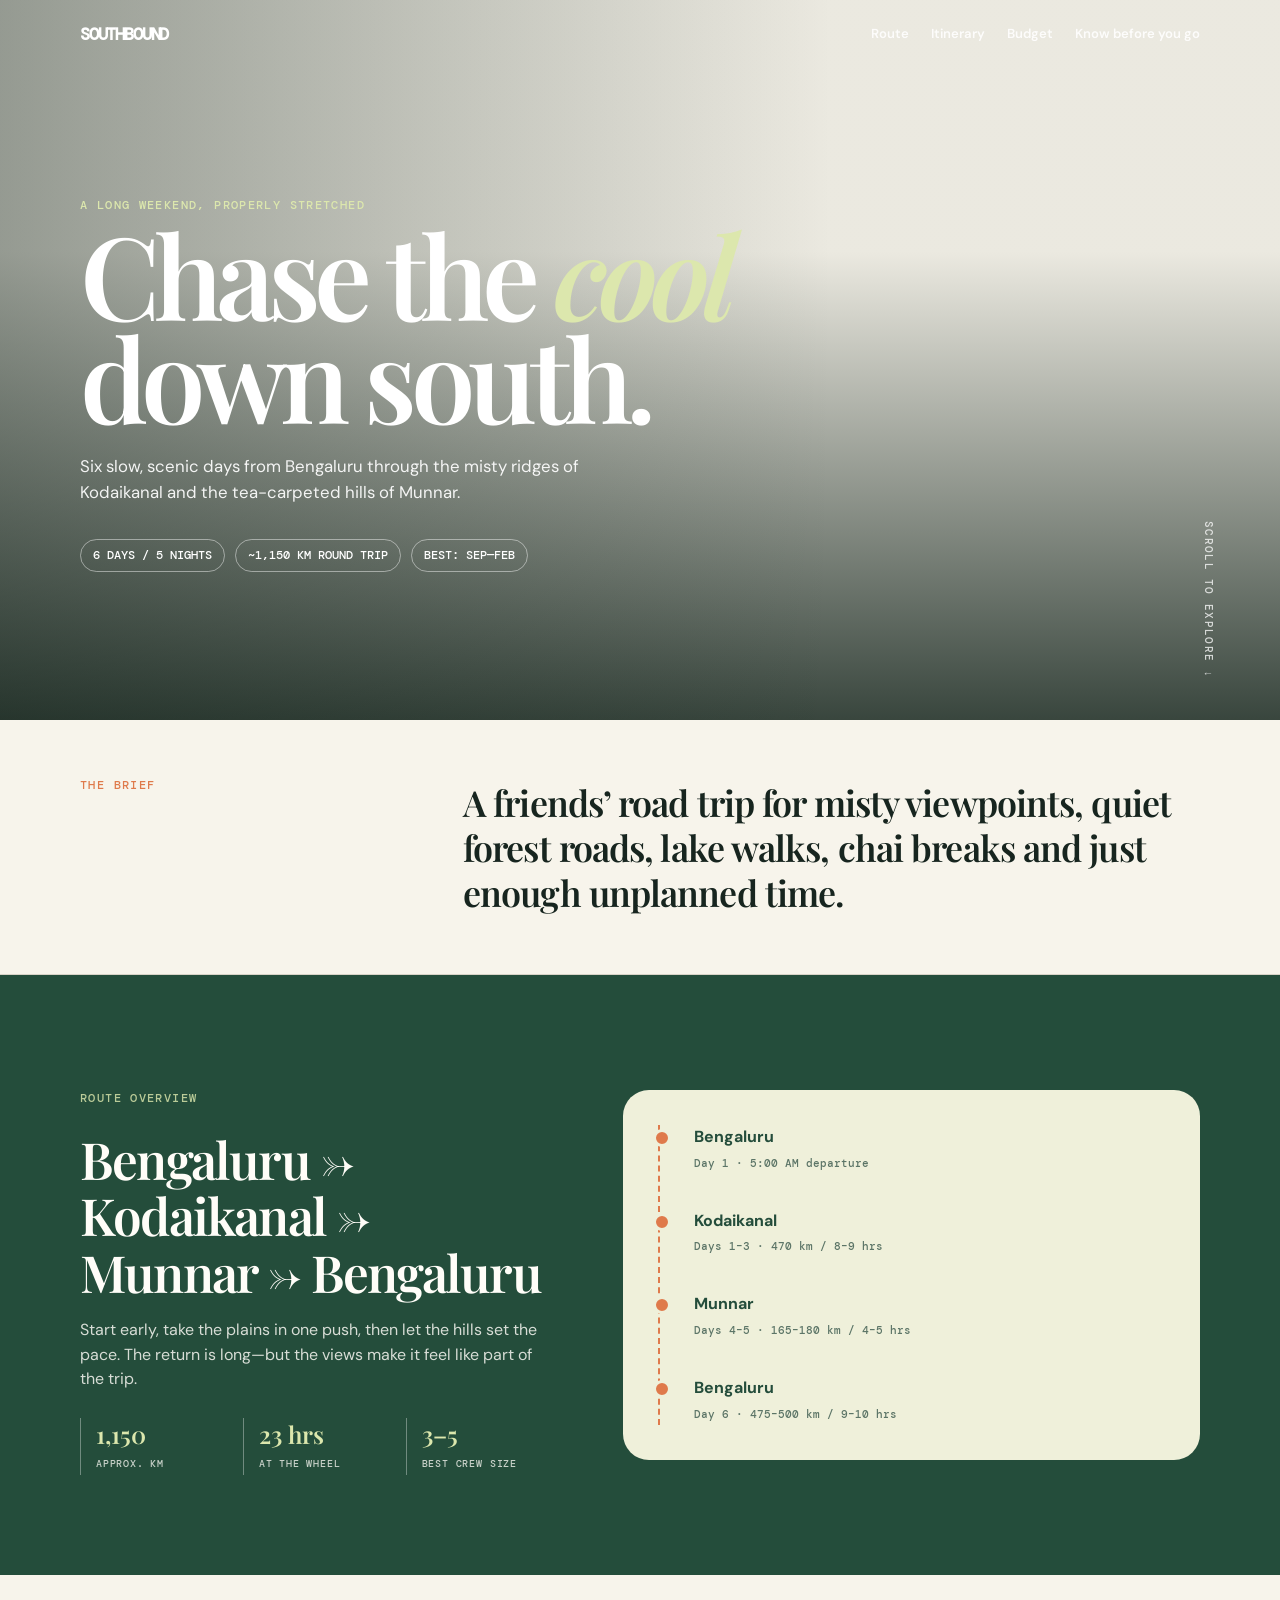
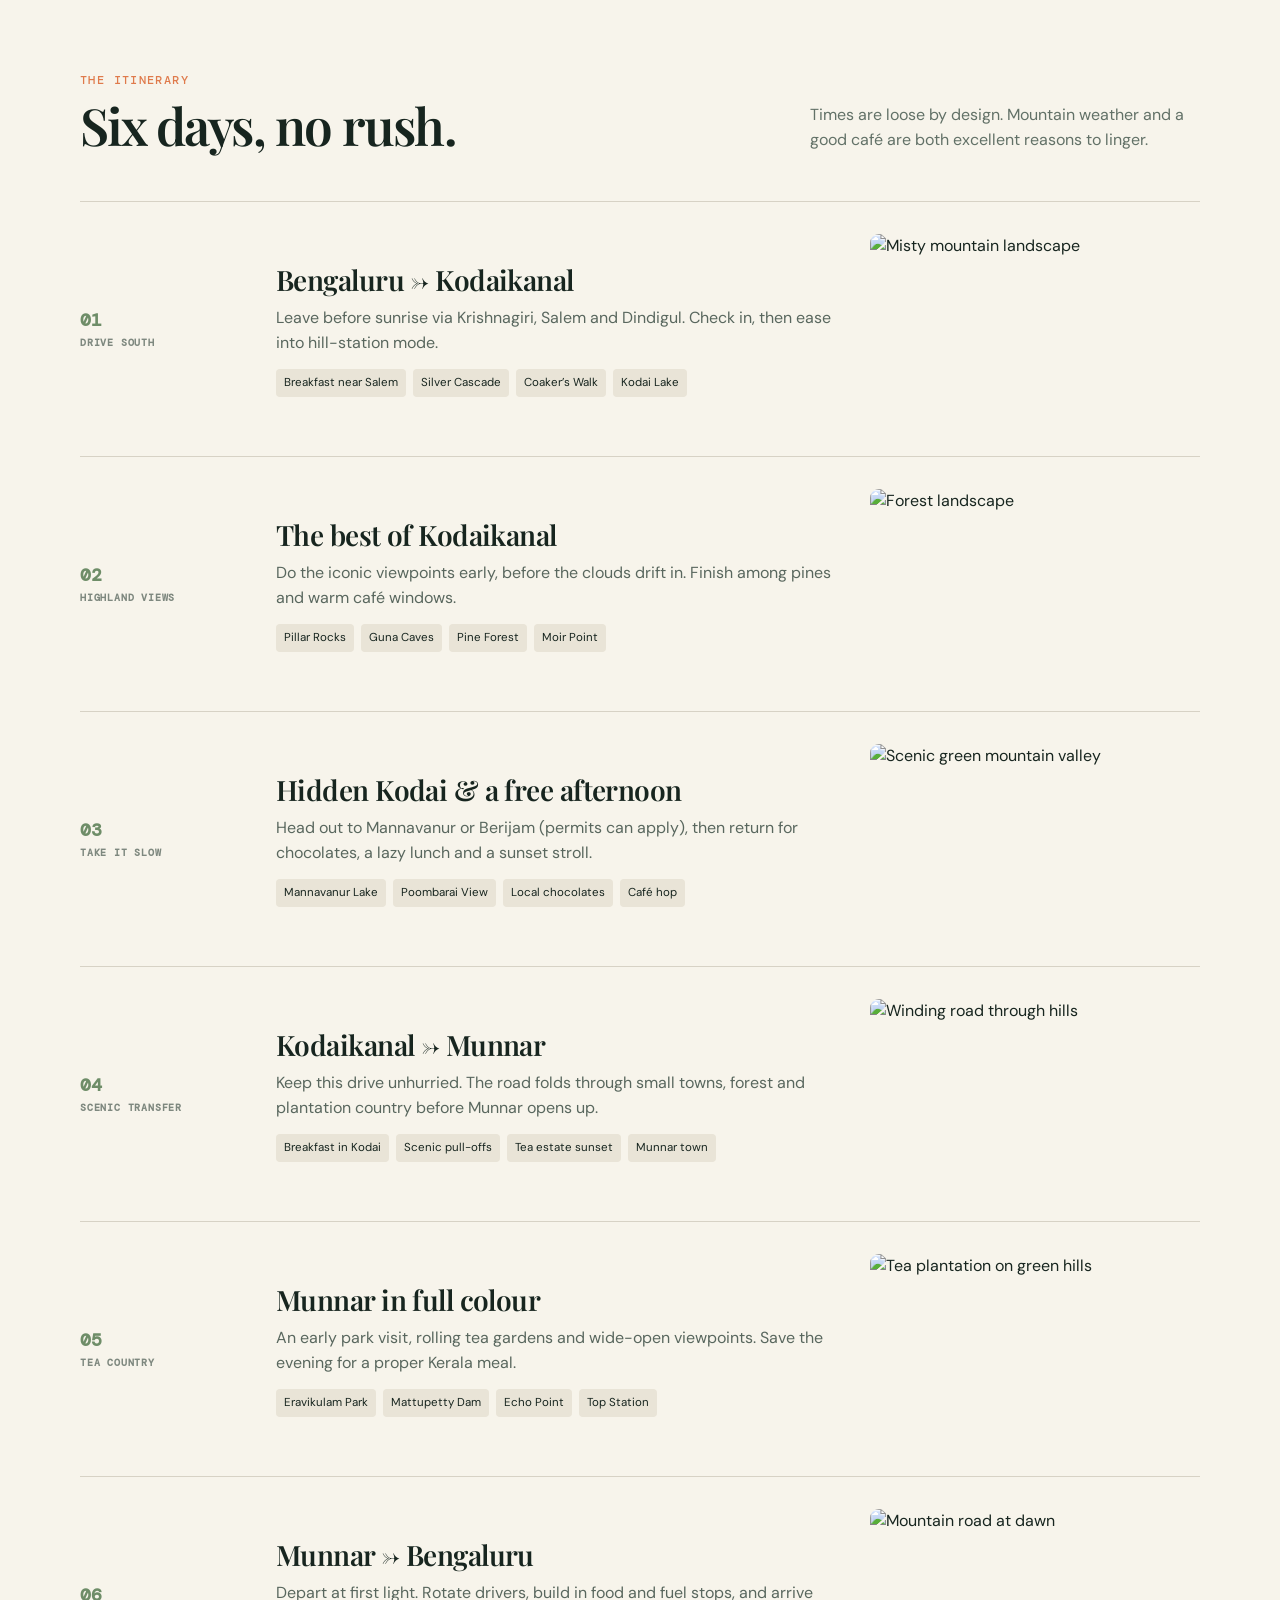
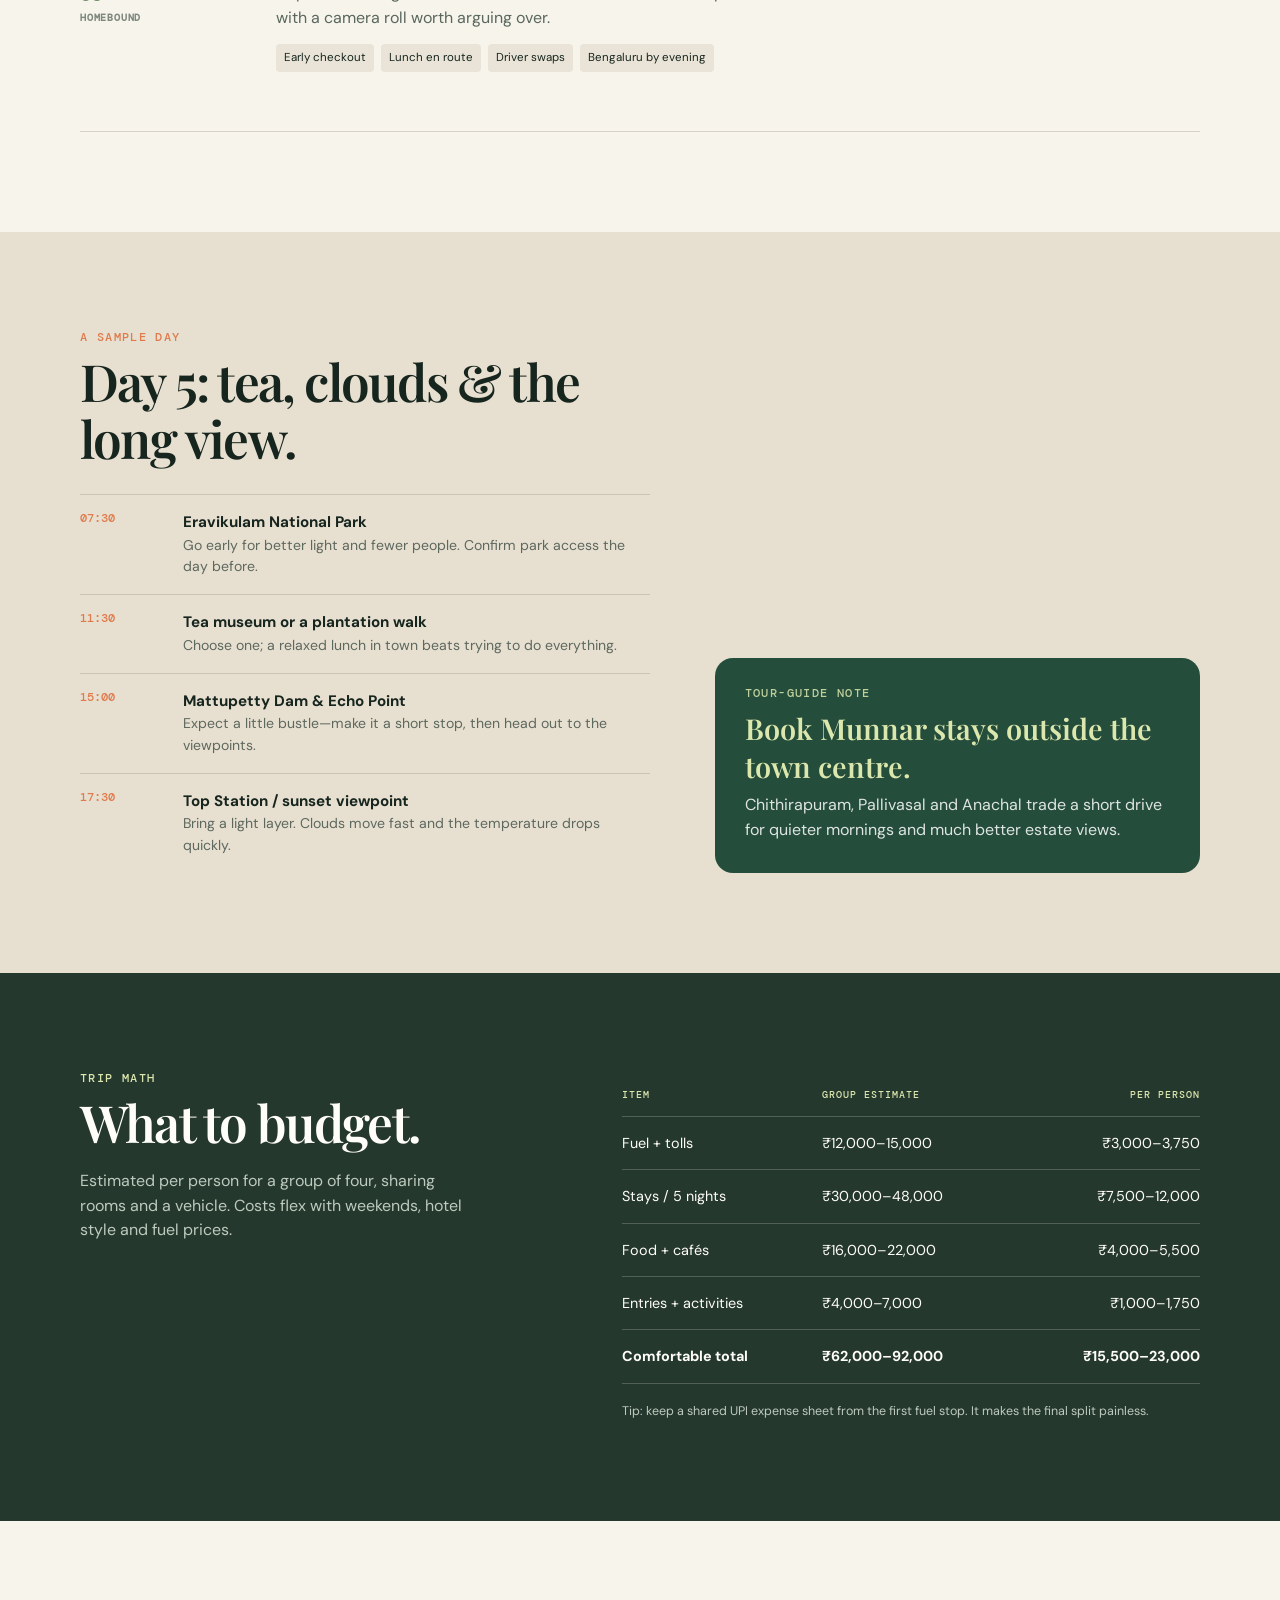
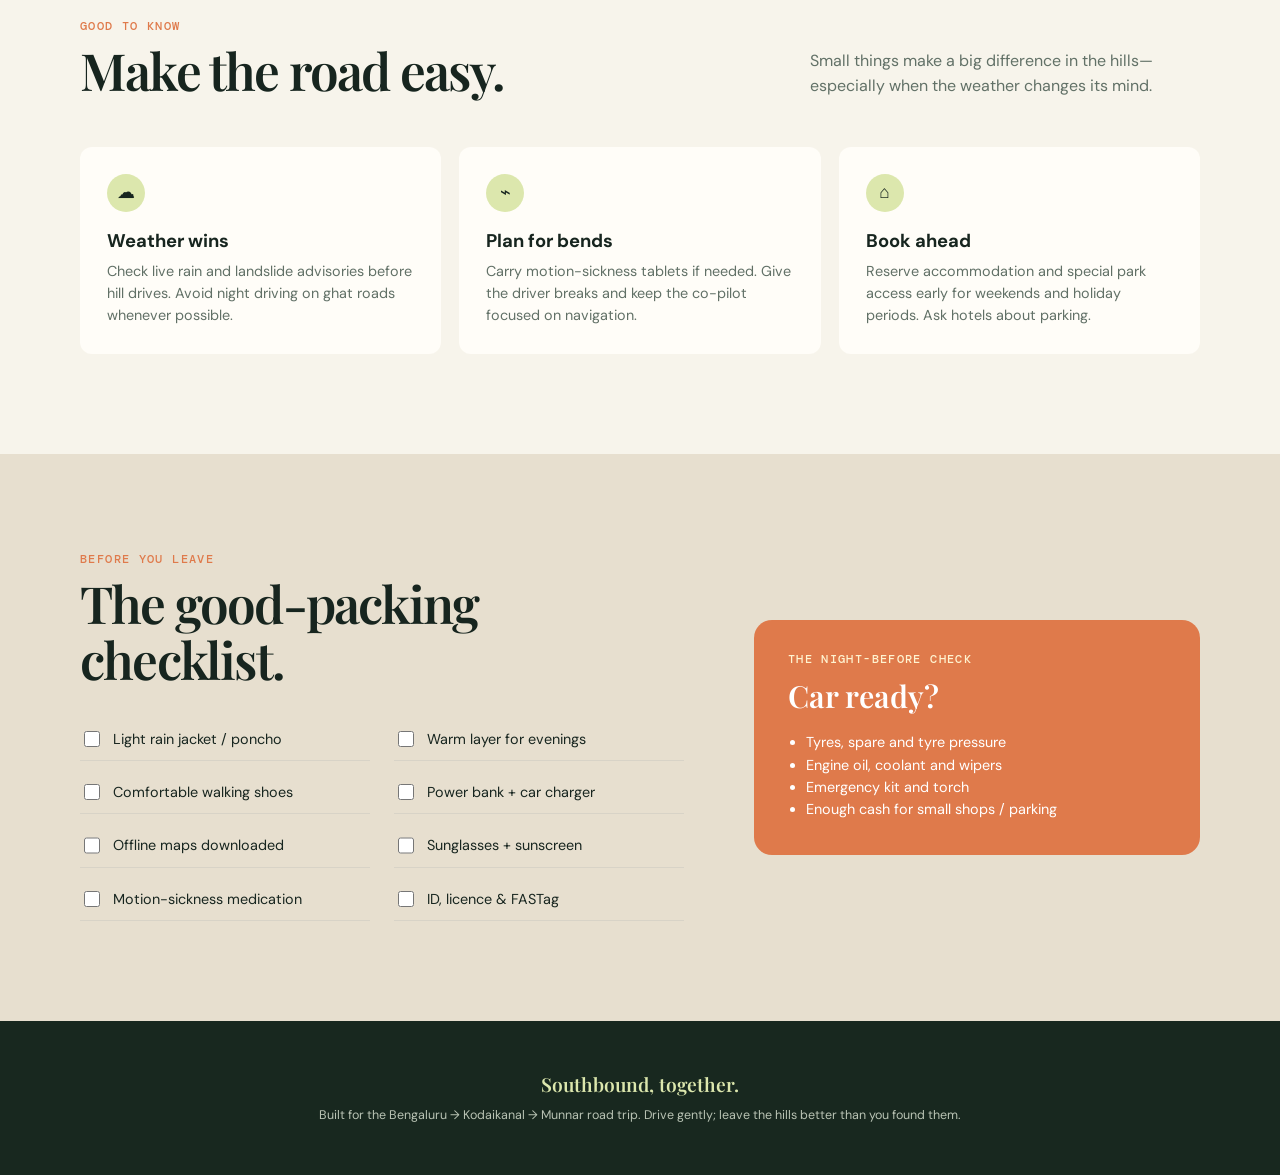
==== kodaikanal-munnar/index.html @ 0fbfd008 "Add files via upload" ====
<!doctype html>
<html lang="en">
<head>
  <meta charset="utf-8">
  <meta name="viewport" content="width=device-width, initial-scale=1">
  <meta name="description" content="A six-day Bengaluru to Kodaikanal and Munnar road-trip itinerary.">
  <title>Southbound / 6-Day Road Trip</title>
  <link rel="preconnect" href="https://fonts.googleapis.com">
  <link rel="preconnect" href="https://fonts.gstatic.com" crossorigin>
  <link href="https://fonts.googleapis.com/css2?family=DM+Mono&family=DM+Sans:wght@400;500;600;700&family=Playfair+Display:ital,wght@0,600;0,700;1,600&display=swap" rel="stylesheet">
  <style>
    :root { --ink:#17251f; --forest:#244d3b; --moss:#6e8d68; --lime:#dce7ad; --cream:#f7f4eb; --sand:#e7dfcf; --orange:#df7a4b; --white:#fffdf8; }
    * { box-sizing:border-box; }
    html { scroll-behavior:smooth; }
    body { margin:0; color:var(--ink); background:var(--cream); font-family:"DM Sans",sans-serif; line-height:1.55; }
    img { display:block; width:100%; object-fit:cover; }
    a { color:inherit; }
    .wrap { width:min(1120px, calc(100% - 40px)); margin:auto; }
    .eyebrow { margin:0 0 10px; font:500 .72rem/1 "DM Mono",monospace; letter-spacing:.12em; text-transform:uppercase; color:var(--orange); }
    h1,h2,h3 { line-height:1.08; }
    h2 { margin:0; font:600 clamp(2.1rem,4vw,3.75rem)/1.1 "Playfair Display",serif; letter-spacing:-.035em; }
    h3 { margin:0 0 8px; font-size:1.15rem; }
    p { margin:0; }
    .nav { position:absolute; z-index:2; top:0; inset-inline:0; padding:24px 0; color:white; }
    .nav-inner { display:flex; justify-content:space-between; align-items:center; }
    .brand { font:600 1.05rem/1 "DM Mono",monospace; letter-spacing:-.07em; text-decoration:none; }
    .nav-links { display:flex; gap:22px; font-size:.82rem; font-weight:600; }
    .nav-links a { text-decoration:none; opacity:.9; }
    .hero { min-height:720px; color:white; position:relative; isolation:isolate; display:flex; align-items:flex-end; padding:126px 0 74px; background:linear-gradient(0deg,rgba(9,26,18,.8),rgba(9,26,18,.05) 65%), url('https://images.unsplash.com/photo-1593693411515-c20261bcad6e?auto=format&fit=crop&w=2000&q=85') center/cover; }
    .hero::after { content:""; position:absolute; z-index:-1; inset:0; background:linear-gradient(90deg,rgba(9,26,18,.38),transparent 65%); }
    .hero h1 { max-width:820px; margin:0 0 24px; font:600 clamp(3.8rem,9vw,8rem)/.9 "Playfair Display",serif; letter-spacing:-.06em; }
    .hero h1 em { color:var(--lime); }
    .hero-copy { max-width:570px; font-size:1.05rem; opacity:.92; }
    .hero-meta { display:flex; flex-wrap:wrap; gap:10px; margin-top:34px; }
    .pill { padding:8px 12px; border:1px solid rgba(255,255,255,.45); border-radius:99px; font:500 .72rem "DM Mono",monospace; }
    .scroll { position:absolute; right:5%; bottom:42px; writing-mode:vertical-rl; font:500 .68rem "DM Mono",monospace; letter-spacing:.12em; text-transform:uppercase; opacity:.75; }
    section { padding:100px 0; }
    .intro { padding:60px 0; border-bottom:1px solid #d8d3c7; }
    .intro-grid { display:grid; grid-template-columns:1fr 2.2fr; gap:48px; align-items:start; }
    .intro-text { font:600 clamp(1.5rem,2.8vw,2.5rem)/1.25 "Playfair Display",serif; letter-spacing:-.025em; }
    .route { background:var(--forest); color:var(--white); }
    .route-grid { display:grid; grid-template-columns:.9fr 1.1fr; gap:70px; align-items:center; }
    .route p { opacity:.82; margin:18px 0 26px; max-width:470px; }
    .route-stats { display:grid; grid-template-columns:repeat(3,1fr); gap:16px; }
    .route-stats div { border-left:1px solid rgba(255,255,255,.35); padding-left:15px; }
    .route-stats strong { display:block; color:var(--lime); font:600 1.5rem "Playfair Display",serif; }
    .route-stats span { font:500 .63rem "DM Mono",monospace; letter-spacing:.08em; text-transform:uppercase; opacity:.75; }
    .route-map { padding:35px; border-radius:26px; background:#eff0da; color:var(--forest); }
    .map-road { position:relative; padding-left:34px; border-left:2px dashed var(--orange); }
    .map-stop { position:relative; padding:0 0 34px; }
    .map-stop:last-child { padding-bottom:0; }
    .map-stop::before { content:""; position:absolute; width:12px; height:12px; border:3px solid #eff0da; border-radius:50%; left:-41px; top:4px; background:var(--orange); }
    .map-stop b { display:block; font-size:1rem; }
    .map-stop span { font:500 .68rem "DM Mono",monospace; color:#5c7567; }
    .section-head { display:flex; justify-content:space-between; gap:30px; align-items:end; margin-bottom:48px; }
    .section-head > p:last-child { max-width:390px; color:#627167; }
    .days { overflow:hidden; }
    .day { display:grid; grid-template-columns:160px 1fr 330px; gap:36px; padding:32px 0; border-top:1px solid #d7d2c5; align-items:center; }
    .day:last-child { border-bottom:1px solid #d7d2c5; }
    .day-number { color:var(--moss); font:600 1.15rem "DM Mono",monospace; }
    .day-number span { display:block; margin-top:4px; font-size:.63rem; letter-spacing:.08em; text-transform:uppercase; color:#7e887f; }
    .day-content h3 { font:600 1.75rem "Playfair Display",serif; letter-spacing:-.02em; }
    .day-content p { color:#59675e; }
    .stops { display:flex; flex-wrap:wrap; gap:7px; margin-top:13px; }
    .stop { background:#e9e4d7; padding:5px 8px; font-size:.72rem; border-radius:4px; }
    .day-image { height:190px; border-radius:9px; }
    .day:nth-child(2) .day-image { object-position:center 65%; }
    .day:nth-child(4) .day-image { object-position:center 38%; }
    .highlight { background:var(--sand); }
    .two-col { display:grid; grid-template-columns:1.08fr .92fr; gap:65px; }
    .timeline { margin-top:28px; }
    .timeline-item { display:grid; grid-template-columns:83px 1fr; gap:20px; padding:16px 0; border-top:1px solid #ccc4b4; }
    .timeline-item time { font:500 .72rem "DM Mono",monospace; color:var(--orange); }
    .timeline-item b { display:block; font-size:.95rem; }
    .timeline-item p { font-size:.88rem; color:#5d685f; }
    .callout { padding:30px; border-radius:18px; background:var(--forest); color:white; align-self:end; }
    .callout h3 { color:var(--lime); font:600 1.8rem "Playfair Display",serif; }
    .callout p { opacity:.85; }
    .budget { background:#25382e; color:var(--white); }
    .budget-grid { display:grid; grid-template-columns:1fr 1.2fr; gap:60px; align-items:start; }
    .budget .section-head { display:block; }
    .budget .section-head p:last-child { margin-top:18px; color:#bdcabd; }
    table { width:100%; border-collapse:collapse; font-size:.9rem; }
    th,td { padding:15px 0; border-bottom:1px solid rgba(255,255,255,.2); text-align:left; }
    th { font:500 .65rem "DM Mono",monospace; letter-spacing:.1em; color:var(--lime); text-transform:uppercase; }
    td:last-child, th:last-child { text-align:right; }
    .budget-note { margin-top:18px; color:#bdcabd; font-size:.78rem; }
    .tips-grid { display:grid; grid-template-columns:repeat(3,1fr); gap:18px; }
    .tip { background:var(--white); padding:27px; border-radius:12px; }
    .tip-icon { display:grid; place-items:center; width:38px; height:38px; border-radius:50%; background:var(--lime); margin-bottom:20px; font-size:1.1rem; }
    .tip p { color:#617066; font-size:.9rem; }
    .checklist-wrap { display:grid; grid-template-columns:1.15fr .85fr; gap:70px; }
    .checklist { display:grid; grid-template-columns:repeat(2,1fr); gap:10px 24px; margin-top:30px; }
    .check { display:flex; gap:10px; padding:10px 0; border-bottom:1px solid #d8d3c7; font-size:.9rem; cursor:pointer; }
    .check input { accent-color:var(--forest); width:16px; }
    .need { background:var(--orange); color:white; padding:34px; border-radius:18px; align-self:center; }
    .need h3 { font:600 1.9rem "Playfair Display",serif; }
    .need ul { padding-left:18px; margin:15px 0 0; font-size:.9rem; }
    footer { padding:50px 0; background:#18281f; color:#b9c3b4; text-align:center; font-size:.78rem; }
    footer strong { display:block; margin-bottom:9px; color:var(--lime); font:600 1.2rem "Playfair Display",serif; }
    @media (max-width:760px) { .nav-links { display:none; } .hero { min-height:650px; } section { padding:70px 0; } .intro-grid,.route-grid,.two-col,.budget-grid,.checklist-wrap { grid-template-columns:1fr; gap:32px; } .section-head { display:block; margin-bottom:30px; } .section-head > p:last-child { margin-top:14px; } .day { grid-template-columns:1fr; gap:15px; padding:26px 0; } .day-image { height:220px; order:3; } .route-stats { gap:8px; } .route-stats strong { font-size:1.22rem; } .tips-grid { grid-template-columns:1fr; } .checklist { grid-template-columns:1fr; } .scroll { display:none; } }
  </style>
</head>
<body>
  <nav class="nav"><div class="wrap nav-inner"><a class="brand" href="#top">SOUTHBOUND</a><div class="nav-links"><a href="#route">Route</a><a href="#itinerary">Itinerary</a><a href="#budget">Budget</a><a href="#tips">Know before you go</a></div></div></nav>
  <header class="hero" id="top"><div class="wrap"><p class="eyebrow" style="color:#dce7ad">A long weekend, properly stretched</p><h1>Chase the <em>cool</em><br>down south.</h1><p class="hero-copy">Six slow, scenic days from Bengaluru through the misty ridges of Kodaikanal and the tea-carpeted hills of Munnar.</p><div class="hero-meta"><span class="pill">6 DAYS / 5 NIGHTS</span><span class="pill">~1,150 KM ROUND TRIP</span><span class="pill">BEST: SEP—FEB</span></div></div><span class="scroll">scroll to explore ↓</span></header>
  <main>
    <section class="intro"><div class="wrap intro-grid"><p class="eyebrow">The brief</p><p class="intro-text">A friends’ road trip for misty viewpoints, quiet forest roads, lake walks, chai breaks and just enough unplanned time.</p></div></section>
    <section class="route" id="route"><div class="wrap route-grid"><div><p class="eyebrow" style="color:#dce7ad">Route overview</p><h2>Bengaluru →<br>Kodaikanal →<br>Munnar → Bengaluru</h2><p>Start early, take the plains in one push, then let the hills set the pace. The return is long—but the views make it feel like part of the trip.</p><div class="route-stats"><div><strong>1,150</strong><span>Approx. km</span></div><div><strong>23 hrs</strong><span>At the wheel</span></div><div><strong>3–5</strong><span>Best crew size</span></div></div></div><div class="route-map"><div class="map-road"><div class="map-stop"><b>Bengaluru</b><span>Day 1 · 5:00 AM departure</span></div><div class="map-stop"><b>Kodaikanal</b><span>Days 1–3 · 470 km / 8–9 hrs</span></div><div class="map-stop"><b>Munnar</b><span>Days 4–5 · 165–180 km / 4–5 hrs</span></div><div class="map-stop"><b>Bengaluru</b><span>Day 6 · 475–500 km / 9–10 hrs</span></div></div></div></div></section>
    <section id="itinerary"><div class="wrap"><div class="section-head"><div><p class="eyebrow">The itinerary</p><h2>Six days, no rush.</h2></div><p>Times are loose by design. Mountain weather and a good café are both excellent reasons to linger.</p></div><div class="days">
      <article class="day"><div class="day-number">01<span>Drive south</span></div><div class="day-content"><h3>Bengaluru → Kodaikanal</h3><p>Leave before sunrise via Krishnagiri, Salem and Dindigul. Check in, then ease into hill-station mode.</p><div class="stops"><span class="stop">Breakfast near Salem</span><span class="stop">Silver Cascade</span><span class="stop">Coaker’s Walk</span><span class="stop">Kodai Lake</span></div></div><img class="day-image" loading="lazy" src="https://images.unsplash.com/photo-1593693411515-c20261bcad6e?auto=format&fit=crop&w=800&q=80" alt="Misty mountain landscape"></article>
      <article class="day"><div class="day-number">02<span>Highland views</span></div><div class="day-content"><h3>The best of Kodaikanal</h3><p>Do the iconic viewpoints early, before the clouds drift in. Finish among pines and warm café windows.</p><div class="stops"><span class="stop">Pillar Rocks</span><span class="stop">Guna Caves</span><span class="stop">Pine Forest</span><span class="stop">Moir Point</span></div></div><img class="day-image" loading="lazy" src="https://images.unsplash.com/photo-1511497584788-876760111969?auto=format&fit=crop&w=800&q=80" alt="Forest landscape"></article>
      <article class="day"><div class="day-number">03<span>Take it slow</span></div><div class="day-content"><h3>Hidden Kodai &amp; a free afternoon</h3><p>Head out to Mannavanur or Berijam (permits can apply), then return for chocolates, a lazy lunch and a sunset stroll.</p><div class="stops"><span class="stop">Mannavanur Lake</span><span class="stop">Poombarai View</span><span class="stop">Local chocolates</span><span class="stop">Café hop</span></div></div><img class="day-image" loading="lazy" src="https://images.unsplash.com/photo-1500534623283-312aade485b7?auto=format&fit=crop&w=800&q=80" alt="Scenic green mountain valley"></article>
      <article class="day"><div class="day-number">04<span>Scenic transfer</span></div><div class="day-content"><h3>Kodaikanal → Munnar</h3><p>Keep this drive unhurried. The road folds through small towns, forest and plantation country before Munnar opens up.</p><div class="stops"><span class="stop">Breakfast in Kodai</span><span class="stop">Scenic pull-offs</span><span class="stop">Tea estate sunset</span><span class="stop">Munnar town</span></div></div><img class="day-image" loading="lazy" src="https://images.unsplash.com/photo-1593693411515-c20261bcad6e?auto=format&fit=crop&w=800&q=80" alt="Winding road through hills"></article>
      <article class="day"><div class="day-number">05<span>Tea country</span></div><div class="day-content"><h3>Munnar in full colour</h3><p>An early park visit, rolling tea gardens and wide-open viewpoints. Save the evening for a proper Kerala meal.</p><div class="stops"><span class="stop">Eravikulam Park</span><span class="stop">Mattupetty Dam</span><span class="stop">Echo Point</span><span class="stop">Top Station</span></div></div><img class="day-image" loading="lazy" src="https://images.unsplash.com/photo-1696027356970-b1527cc0d33c?auto=format&fit=crop&w=800&q=80" alt="Tea plantation on green hills"></article>
      <article class="day"><div class="day-number">06<span>Homebound</span></div><div class="day-content"><h3>Munnar → Bengaluru</h3><p>Depart at first light. Rotate drivers, build in food and fuel stops, and arrive with a camera roll worth arguing over.</p><div class="stops"><span class="stop">Early checkout</span><span class="stop">Lunch en route</span><span class="stop">Driver swaps</span><span class="stop">Bengaluru by evening</span></div></div><img class="day-image" loading="lazy" src="https://images.unsplash.com/photo-1464822759023-fed622ff2c3b?auto=format&fit=crop&w=800&q=80" alt="Mountain road at dawn"></article>
    </div></div></section>
    <section class="highlight"><div class="wrap two-col"><div><p class="eyebrow">A sample day</p><h2>Day 5: tea, clouds &amp; the long view.</h2><div class="timeline"><div class="timeline-item"><time>07:30</time><div><b>Eravikulam National Park</b><p>Go early for better light and fewer people. Confirm park access the day before.</p></div></div><div class="timeline-item"><time>11:30</time><div><b>Tea museum or a plantation walk</b><p>Choose one; a relaxed lunch in town beats trying to do everything.</p></div></div><div class="timeline-item"><time>15:00</time><div><b>Mattupetty Dam &amp; Echo Point</b><p>Expect a little bustle—make it a short stop, then head out to the viewpoints.</p></div></div><div class="timeline-item"><time>17:30</time><div><b>Top Station / sunset viewpoint</b><p>Bring a light layer. Clouds move fast and the temperature drops quickly.</p></div></div></div></div><aside class="callout"><p class="eyebrow" style="color:#dce7ad">Tour-guide note</p><h3>Book Munnar stays outside the town centre.</h3><p>Chithirapuram, Pallivasal and Anachal trade a short drive for quieter mornings and much better estate views.</p></aside></div></section>
    <section class="budget" id="budget"><div class="wrap budget-grid"><div class="section-head"><p class="eyebrow" style="color:#dce7ad">Trip math</p><h2>What to budget.</h2><p>Estimated per person for a group of four, sharing rooms and a vehicle. Costs flex with weekends, hotel style and fuel prices.</p></div><div><table><thead><tr><th>Item</th><th>Group estimate</th><th>Per person</th></tr></thead><tbody><tr><td>Fuel + tolls</td><td>₹12,000–15,000</td><td>₹3,000–3,750</td></tr><tr><td>Stays / 5 nights</td><td>₹30,000–48,000</td><td>₹7,500–12,000</td></tr><tr><td>Food + cafés</td><td>₹16,000–22,000</td><td>₹4,000–5,500</td></tr><tr><td>Entries + activities</td><td>₹4,000–7,000</td><td>₹1,000–1,750</td></tr><tr><td><strong>Comfortable total</strong></td><td><strong>₹62,000–92,000</strong></td><td><strong>₹15,500–23,000</strong></td></tr></tbody></table><p class="budget-note">Tip: keep a shared UPI expense sheet from the first fuel stop. It makes the final split painless.</p></div></div></section>
    <section id="tips"><div class="wrap"><div class="section-head"><div><p class="eyebrow">Good to know</p><h2>Make the road easy.</h2></div><p>Small things make a big difference in the hills—especially when the weather changes its mind.</p></div><div class="tips-grid"><article class="tip"><div class="tip-icon">☁</div><h3>Weather wins</h3><p>Check live rain and landslide advisories before hill drives. Avoid night driving on ghat roads whenever possible.</p></article><article class="tip"><div class="tip-icon">⌁</div><h3>Plan for bends</h3><p>Carry motion-sickness tablets if needed. Give the driver breaks and keep the co-pilot focused on navigation.</p></article><article class="tip"><div class="tip-icon">⌂</div><h3>Book ahead</h3><p>Reserve accommodation and special park access early for weekends and holiday periods. Ask hotels about parking.</p></article></div></div></section>
    <section class="highlight"><div class="wrap checklist-wrap"><div><p class="eyebrow">Before you leave</p><h2>The good-packing checklist.</h2><div class="checklist"><label class="check"><input type="checkbox">Light rain jacket / poncho</label><label class="check"><input type="checkbox">Warm layer for evenings</label><label class="check"><input type="checkbox">Comfortable walking shoes</label><label class="check"><input type="checkbox">Power bank + car charger</label><label class="check"><input type="checkbox">Offline maps downloaded</label><label class="check"><input type="checkbox">Sunglasses + sunscreen</label><label class="check"><input type="checkbox">Motion-sickness medication</label><label class="check"><input type="checkbox">ID, licence &amp; FASTag</label></div></div><aside class="need"><p class="eyebrow" style="color:#fff3d0">The night-before check</p><h3>Car ready?</h3><ul><li>Tyres, spare and tyre pressure</li><li>Engine oil, coolant and wipers</li><li>Emergency kit and torch</li><li>Enough cash for small shops / parking</li></ul></aside></div></section>
  </main>
  <footer><div class="wrap"><strong>Southbound, together.</strong>Built for the Bengaluru → Kodaikanal → Munnar road trip. Drive gently; leave the hills better than you found them.</div></footer>
  <script>
    document.querySelectorAll('.check input').forEach(box => box.addEventListener('change', () => {
      box.parentElement.style.opacity = box.checked ? '.48' : '1';
      box.parentElement.style.textDecoration = box.checked ? 'line-through' : 'none';
    }));
  </script>
</body>
</html>
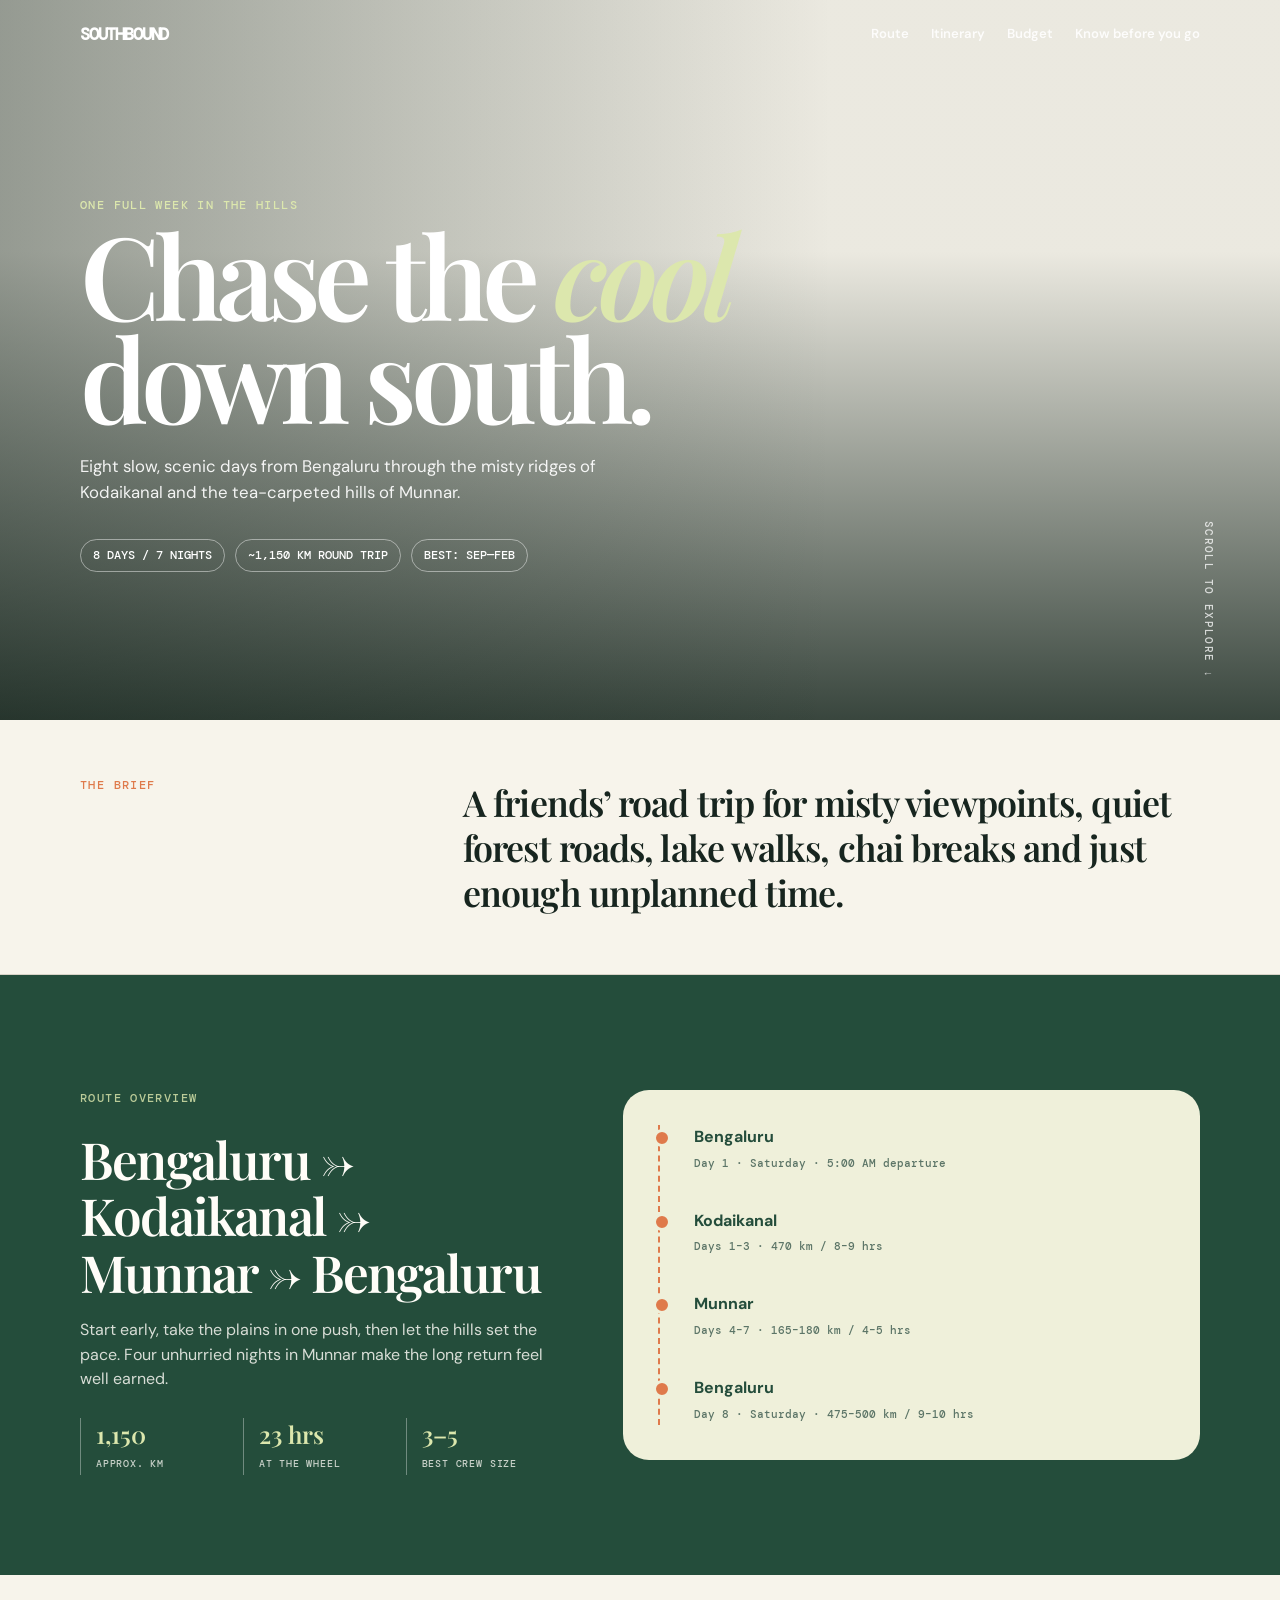
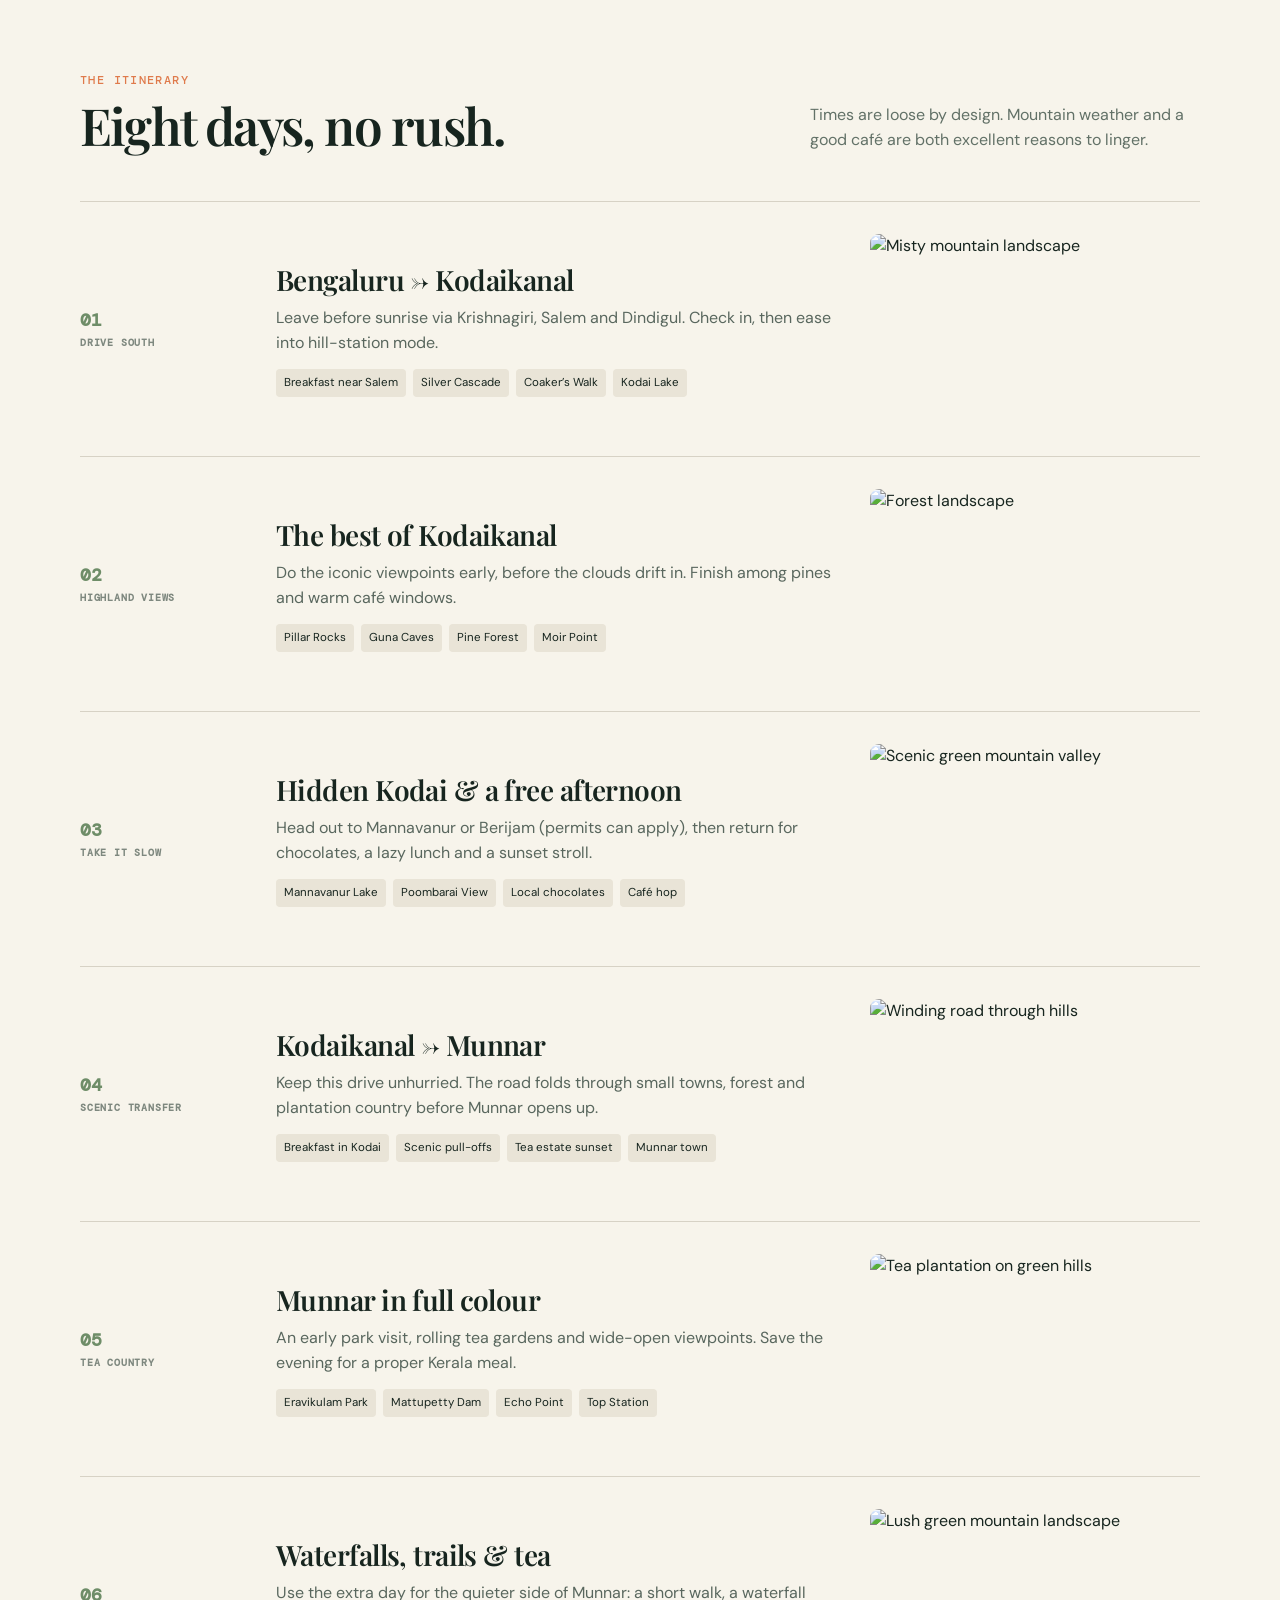
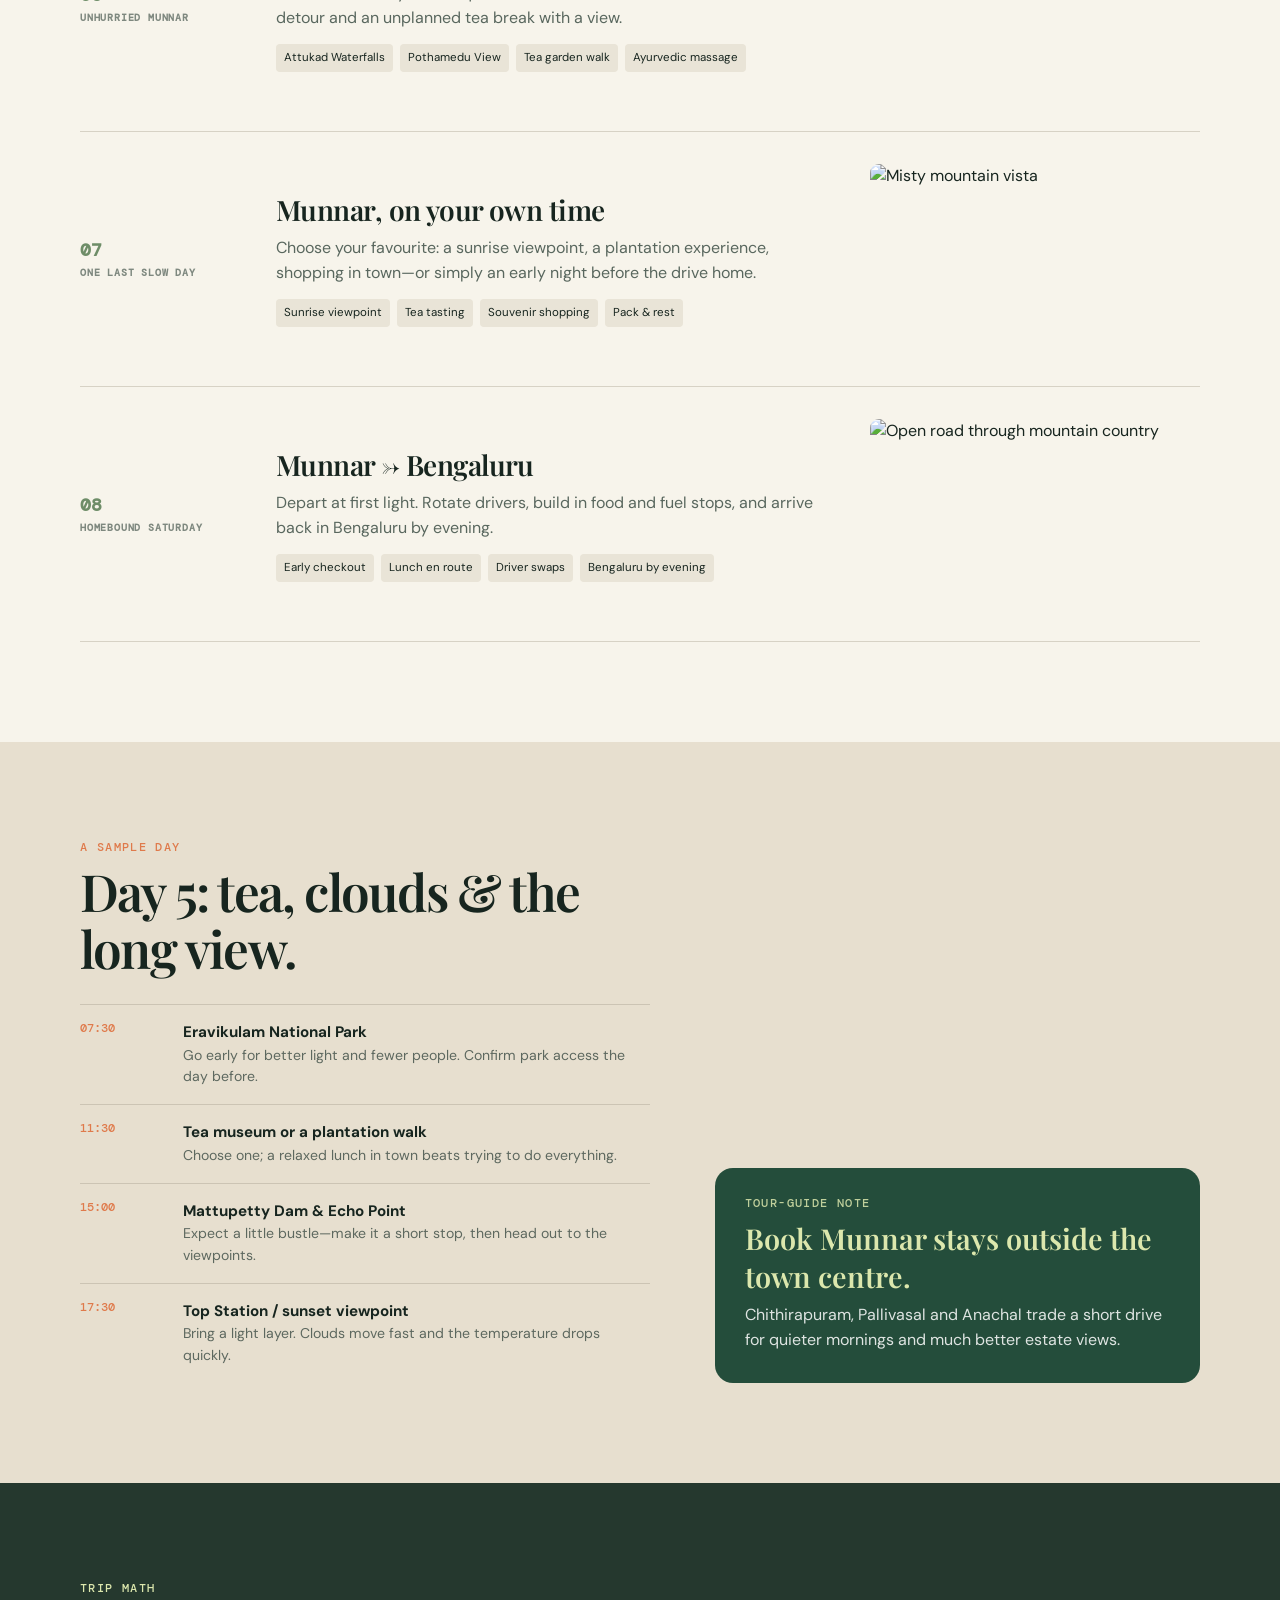
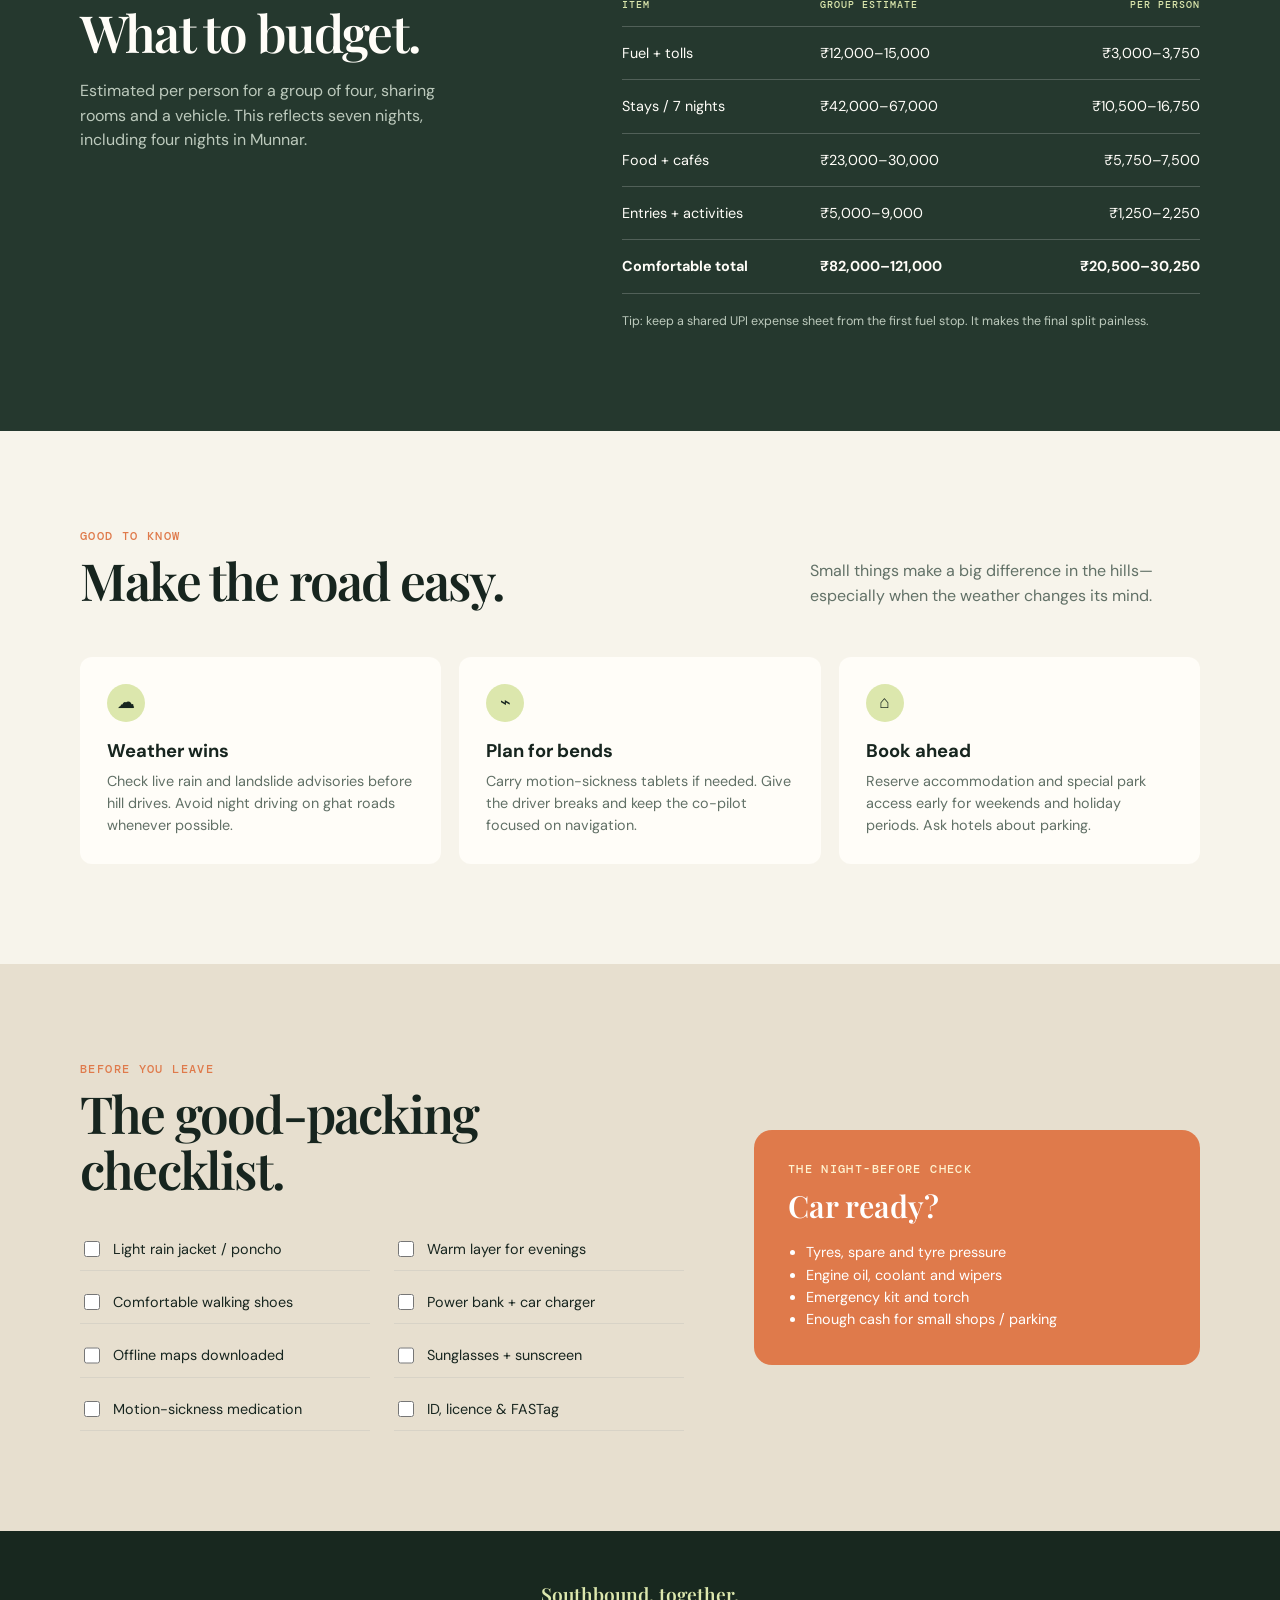
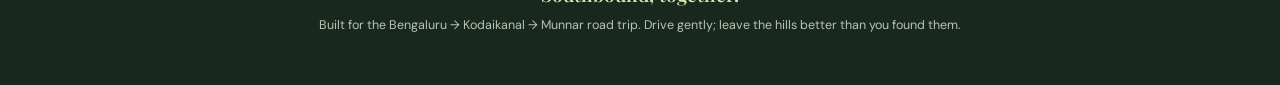
==== commit 45e4b123: "Update to 8 days" ====
--- a/kodaikanal-munnar/index.html
+++ b/kodaikanal-munnar/index.html
@@ -3,11 +3,16 @@
 <head>
   <meta charset="utf-8">
   <meta name="viewport" content="width=device-width, initial-scale=1">
-  <meta name="description" content="A six-day Bengaluru to Kodaikanal and Munnar road-trip itinerary.">
+  <meta name="description" content="A eight-day Bengaluru to Kodaikanal and Munnar road-trip itinerary.">
   <title>Southbound / 6-Day Road Trip</title>
   <link rel="preconnect" href="https://fonts.googleapis.com">
   <link rel="preconnect" href="https://fonts.gstatic.com" crossorigin>
   <link href="https://fonts.googleapis.com/css2?family=DM+Mono&family=DM+Sans:wght@400;500;600;700&family=Playfair+Display:ital,wght@0,600;0,700;1,600&display=swap" rel="stylesheet">
+  <link rel="icon" type="image/x-icon" href="/travel-guide/assets/images/favicon/favicon.ico">
+  <link rel="icon" type="image/png" sizes="16x16" href="/travel-guide/assets/images/favicon/favicon-16x16.png">
+  <link rel="icon" type="image/png" sizes="32x32" href="/travel-guide/assets/images/favicon/favicon-32x32.png">
+  <link rel="apple-touch-icon" href="/travel-guide/assets/images/favicon/apple-touch-icon.png">
+  <link rel="manifest" href="/travel-guide/assets/images/favicon/site.webmanifest">
   <style>
     :root { --ink:#17251f; --forest:#244d3b; --moss:#6e8d68; --lime:#dce7ad; --cream:#f7f4eb; --sand:#e7dfcf; --orange:#df7a4b; --white:#fffdf8; }
     * { box-sizing:border-box; }
@@ -103,20 +108,22 @@
 </head>
 <body>
   <nav class="nav"><div class="wrap nav-inner"><a class="brand" href="#top">SOUTHBOUND</a><div class="nav-links"><a href="#route">Route</a><a href="#itinerary">Itinerary</a><a href="#budget">Budget</a><a href="#tips">Know before you go</a></div></div></nav>
-  <header class="hero" id="top"><div class="wrap"><p class="eyebrow" style="color:#dce7ad">A long weekend, properly stretched</p><h1>Chase the <em>cool</em><br>down south.</h1><p class="hero-copy">Six slow, scenic days from Bengaluru through the misty ridges of Kodaikanal and the tea-carpeted hills of Munnar.</p><div class="hero-meta"><span class="pill">6 DAYS / 5 NIGHTS</span><span class="pill">~1,150 KM ROUND TRIP</span><span class="pill">BEST: SEP—FEB</span></div></div><span class="scroll">scroll to explore ↓</span></header>
+  <header class="hero" id="top"><div class="wrap"><p class="eyebrow" style="color:#dce7ad">One full week in the hills</p><h1>Chase the <em>cool</em><br>down south.</h1><p class="hero-copy">Eight slow, scenic days from Bengaluru through the misty ridges of Kodaikanal and the tea-carpeted hills of Munnar.</p><div class="hero-meta"><span class="pill">8 DAYS / 7 NIGHTS</span><span class="pill">~1,150 KM ROUND TRIP</span><span class="pill">BEST: SEP—FEB</span></div></div><span class="scroll">scroll to explore ↓</span></header>
   <main>
     <section class="intro"><div class="wrap intro-grid"><p class="eyebrow">The brief</p><p class="intro-text">A friends’ road trip for misty viewpoints, quiet forest roads, lake walks, chai breaks and just enough unplanned time.</p></div></section>
-    <section class="route" id="route"><div class="wrap route-grid"><div><p class="eyebrow" style="color:#dce7ad">Route overview</p><h2>Bengaluru →<br>Kodaikanal →<br>Munnar → Bengaluru</h2><p>Start early, take the plains in one push, then let the hills set the pace. The return is long—but the views make it feel like part of the trip.</p><div class="route-stats"><div><strong>1,150</strong><span>Approx. km</span></div><div><strong>23 hrs</strong><span>At the wheel</span></div><div><strong>3–5</strong><span>Best crew size</span></div></div></div><div class="route-map"><div class="map-road"><div class="map-stop"><b>Bengaluru</b><span>Day 1 · 5:00 AM departure</span></div><div class="map-stop"><b>Kodaikanal</b><span>Days 1–3 · 470 km / 8–9 hrs</span></div><div class="map-stop"><b>Munnar</b><span>Days 4–5 · 165–180 km / 4–5 hrs</span></div><div class="map-stop"><b>Bengaluru</b><span>Day 6 · 475–500 km / 9–10 hrs</span></div></div></div></div></section>
-    <section id="itinerary"><div class="wrap"><div class="section-head"><div><p class="eyebrow">The itinerary</p><h2>Six days, no rush.</h2></div><p>Times are loose by design. Mountain weather and a good café are both excellent reasons to linger.</p></div><div class="days">
+    <section class="route" id="route"><div class="wrap route-grid"><div><p class="eyebrow" style="color:#dce7ad">Route overview</p><h2>Bengaluru →<br>Kodaikanal →<br>Munnar → Bengaluru</h2><p>Start early, take the plains in one push, then let the hills set the pace. Four unhurried nights in Munnar make the long return feel well earned.</p><div class="route-stats"><div><strong>1,150</strong><span>Approx. km</span></div><div><strong>23 hrs</strong><span>At the wheel</span></div><div><strong>3–5</strong><span>Best crew size</span></div></div></div><div class="route-map"><div class="map-road"><div class="map-stop"><b>Bengaluru</b><span>Day 1 · Saturday · 5:00 AM departure</span></div><div class="map-stop"><b>Kodaikanal</b><span>Days 1–3 · 470 km / 8–9 hrs</span></div><div class="map-stop"><b>Munnar</b><span>Days 4–7 · 165–180 km / 4–5 hrs</span></div><div class="map-stop"><b>Bengaluru</b><span>Day 8 · Saturday · 475–500 km / 9–10 hrs</span></div></div></div></div></section>
+    <section id="itinerary"><div class="wrap"><div class="section-head"><div><p class="eyebrow">The itinerary</p><h2>Eight days, no rush.</h2></div><p>Times are loose by design. Mountain weather and a good café are both excellent reasons to linger.</p></div><div class="days">
       <article class="day"><div class="day-number">01<span>Drive south</span></div><div class="day-content"><h3>Bengaluru → Kodaikanal</h3><p>Leave before sunrise via Krishnagiri, Salem and Dindigul. Check in, then ease into hill-station mode.</p><div class="stops"><span class="stop">Breakfast near Salem</span><span class="stop">Silver Cascade</span><span class="stop">Coaker’s Walk</span><span class="stop">Kodai Lake</span></div></div><img class="day-image" loading="lazy" src="https://images.unsplash.com/photo-1593693411515-c20261bcad6e?auto=format&fit=crop&w=800&q=80" alt="Misty mountain landscape"></article>
       <article class="day"><div class="day-number">02<span>Highland views</span></div><div class="day-content"><h3>The best of Kodaikanal</h3><p>Do the iconic viewpoints early, before the clouds drift in. Finish among pines and warm café windows.</p><div class="stops"><span class="stop">Pillar Rocks</span><span class="stop">Guna Caves</span><span class="stop">Pine Forest</span><span class="stop">Moir Point</span></div></div><img class="day-image" loading="lazy" src="https://images.unsplash.com/photo-1511497584788-876760111969?auto=format&fit=crop&w=800&q=80" alt="Forest landscape"></article>
       <article class="day"><div class="day-number">03<span>Take it slow</span></div><div class="day-content"><h3>Hidden Kodai &amp; a free afternoon</h3><p>Head out to Mannavanur or Berijam (permits can apply), then return for chocolates, a lazy lunch and a sunset stroll.</p><div class="stops"><span class="stop">Mannavanur Lake</span><span class="stop">Poombarai View</span><span class="stop">Local chocolates</span><span class="stop">Café hop</span></div></div><img class="day-image" loading="lazy" src="https://images.unsplash.com/photo-1500534623283-312aade485b7?auto=format&fit=crop&w=800&q=80" alt="Scenic green mountain valley"></article>
       <article class="day"><div class="day-number">04<span>Scenic transfer</span></div><div class="day-content"><h3>Kodaikanal → Munnar</h3><p>Keep this drive unhurried. The road folds through small towns, forest and plantation country before Munnar opens up.</p><div class="stops"><span class="stop">Breakfast in Kodai</span><span class="stop">Scenic pull-offs</span><span class="stop">Tea estate sunset</span><span class="stop">Munnar town</span></div></div><img class="day-image" loading="lazy" src="https://images.unsplash.com/photo-1593693411515-c20261bcad6e?auto=format&fit=crop&w=800&q=80" alt="Winding road through hills"></article>
       <article class="day"><div class="day-number">05<span>Tea country</span></div><div class="day-content"><h3>Munnar in full colour</h3><p>An early park visit, rolling tea gardens and wide-open viewpoints. Save the evening for a proper Kerala meal.</p><div class="stops"><span class="stop">Eravikulam Park</span><span class="stop">Mattupetty Dam</span><span class="stop">Echo Point</span><span class="stop">Top Station</span></div></div><img class="day-image" loading="lazy" src="https://images.unsplash.com/photo-1696027356970-b1527cc0d33c?auto=format&fit=crop&w=800&q=80" alt="Tea plantation on green hills"></article>
-      <article class="day"><div class="day-number">06<span>Homebound</span></div><div class="day-content"><h3>Munnar → Bengaluru</h3><p>Depart at first light. Rotate drivers, build in food and fuel stops, and arrive with a camera roll worth arguing over.</p><div class="stops"><span class="stop">Early checkout</span><span class="stop">Lunch en route</span><span class="stop">Driver swaps</span><span class="stop">Bengaluru by evening</span></div></div><img class="day-image" loading="lazy" src="https://images.unsplash.com/photo-1464822759023-fed622ff2c3b?auto=format&fit=crop&w=800&q=80" alt="Mountain road at dawn"></article>
+      <article class="day"><div class="day-number">06<span>Unhurried Munnar</span></div><div class="day-content"><h3>Waterfalls, trails &amp; tea</h3><p>Use the extra day for the quieter side of Munnar: a short walk, a waterfall detour and an unplanned tea break with a view.</p><div class="stops"><span class="stop">Attukad Waterfalls</span><span class="stop">Pothamedu View</span><span class="stop">Tea garden walk</span><span class="stop">Ayurvedic massage</span></div></div><img class="day-image" loading="lazy" src="https://images.unsplash.com/photo-1516026672322-bc52d61a55d5?auto=format&fit=crop&w=800&q=80" alt="Lush green mountain landscape"></article>
+      <article class="day"><div class="day-number">07<span>One last slow day</span></div><div class="day-content"><h3>Munnar, on your own time</h3><p>Choose your favourite: a sunrise viewpoint, a plantation experience, shopping in town—or simply an early night before the drive home.</p><div class="stops"><span class="stop">Sunrise viewpoint</span><span class="stop">Tea tasting</span><span class="stop">Souvenir shopping</span><span class="stop">Pack &amp; rest</span></div></div><img class="day-image" loading="lazy" src="https://images.unsplash.com/photo-1464822759023-fed622ff2c3b?auto=format&fit=crop&w=800&q=80" alt="Misty mountain vista"></article>
+      <article class="day"><div class="day-number">08<span>Homebound Saturday</span></div><div class="day-content"><h3>Munnar → Bengaluru</h3><p>Depart at first light. Rotate drivers, build in food and fuel stops, and arrive back in Bengaluru by evening.</p><div class="stops"><span class="stop">Early checkout</span><span class="stop">Lunch en route</span><span class="stop">Driver swaps</span><span class="stop">Bengaluru by evening</span></div></div><img class="day-image" loading="lazy" src="https://images.unsplash.com/photo-1500534314209-a25ddb2bd429?auto=format&fit=crop&w=800&q=80" alt="Open road through mountain country"></article>
     </div></div></section>
     <section class="highlight"><div class="wrap two-col"><div><p class="eyebrow">A sample day</p><h2>Day 5: tea, clouds &amp; the long view.</h2><div class="timeline"><div class="timeline-item"><time>07:30</time><div><b>Eravikulam National Park</b><p>Go early for better light and fewer people. Confirm park access the day before.</p></div></div><div class="timeline-item"><time>11:30</time><div><b>Tea museum or a plantation walk</b><p>Choose one; a relaxed lunch in town beats trying to do everything.</p></div></div><div class="timeline-item"><time>15:00</time><div><b>Mattupetty Dam &amp; Echo Point</b><p>Expect a little bustle—make it a short stop, then head out to the viewpoints.</p></div></div><div class="timeline-item"><time>17:30</time><div><b>Top Station / sunset viewpoint</b><p>Bring a light layer. Clouds move fast and the temperature drops quickly.</p></div></div></div></div><aside class="callout"><p class="eyebrow" style="color:#dce7ad">Tour-guide note</p><h3>Book Munnar stays outside the town centre.</h3><p>Chithirapuram, Pallivasal and Anachal trade a short drive for quieter mornings and much better estate views.</p></aside></div></section>
-    <section class="budget" id="budget"><div class="wrap budget-grid"><div class="section-head"><p class="eyebrow" style="color:#dce7ad">Trip math</p><h2>What to budget.</h2><p>Estimated per person for a group of four, sharing rooms and a vehicle. Costs flex with weekends, hotel style and fuel prices.</p></div><div><table><thead><tr><th>Item</th><th>Group estimate</th><th>Per person</th></tr></thead><tbody><tr><td>Fuel + tolls</td><td>₹12,000–15,000</td><td>₹3,000–3,750</td></tr><tr><td>Stays / 5 nights</td><td>₹30,000–48,000</td><td>₹7,500–12,000</td></tr><tr><td>Food + cafés</td><td>₹16,000–22,000</td><td>₹4,000–5,500</td></tr><tr><td>Entries + activities</td><td>₹4,000–7,000</td><td>₹1,000–1,750</td></tr><tr><td><strong>Comfortable total</strong></td><td><strong>₹62,000–92,000</strong></td><td><strong>₹15,500–23,000</strong></td></tr></tbody></table><p class="budget-note">Tip: keep a shared UPI expense sheet from the first fuel stop. It makes the final split painless.</p></div></div></section>
+    <section class="budget" id="budget"><div class="wrap budget-grid"><div class="section-head"><p class="eyebrow" style="color:#dce7ad">Trip math</p><h2>What to budget.</h2><p>Estimated per person for a group of four, sharing rooms and a vehicle. This reflects seven nights, including four nights in Munnar.</p></div><div><table><thead><tr><th>Item</th><th>Group estimate</th><th>Per person</th></tr></thead><tbody><tr><td>Fuel + tolls</td><td>₹12,000–15,000</td><td>₹3,000–3,750</td></tr><tr><td>Stays / 7 nights</td><td>₹42,000–67,000</td><td>₹10,500–16,750</td></tr><tr><td>Food + cafés</td><td>₹23,000–30,000</td><td>₹5,750–7,500</td></tr><tr><td>Entries + activities</td><td>₹5,000–9,000</td><td>₹1,250–2,250</td></tr><tr><td><strong>Comfortable total</strong></td><td><strong>₹82,000–121,000</strong></td><td><strong>₹20,500–30,250</strong></td></tr></tbody></table><p class="budget-note">Tip: keep a shared UPI expense sheet from the first fuel stop. It makes the final split painless.</p></div></div></section>
     <section id="tips"><div class="wrap"><div class="section-head"><div><p class="eyebrow">Good to know</p><h2>Make the road easy.</h2></div><p>Small things make a big difference in the hills—especially when the weather changes its mind.</p></div><div class="tips-grid"><article class="tip"><div class="tip-icon">☁</div><h3>Weather wins</h3><p>Check live rain and landslide advisories before hill drives. Avoid night driving on ghat roads whenever possible.</p></article><article class="tip"><div class="tip-icon">⌁</div><h3>Plan for bends</h3><p>Carry motion-sickness tablets if needed. Give the driver breaks and keep the co-pilot focused on navigation.</p></article><article class="tip"><div class="tip-icon">⌂</div><h3>Book ahead</h3><p>Reserve accommodation and special park access early for weekends and holiday periods. Ask hotels about parking.</p></article></div></div></section>
     <section class="highlight"><div class="wrap checklist-wrap"><div><p class="eyebrow">Before you leave</p><h2>The good-packing checklist.</h2><div class="checklist"><label class="check"><input type="checkbox">Light rain jacket / poncho</label><label class="check"><input type="checkbox">Warm layer for evenings</label><label class="check"><input type="checkbox">Comfortable walking shoes</label><label class="check"><input type="checkbox">Power bank + car charger</label><label class="check"><input type="checkbox">Offline maps downloaded</label><label class="check"><input type="checkbox">Sunglasses + sunscreen</label><label class="check"><input type="checkbox">Motion-sickness medication</label><label class="check"><input type="checkbox">ID, licence &amp; FASTag</label></div></div><aside class="need"><p class="eyebrow" style="color:#fff3d0">The night-before check</p><h3>Car ready?</h3><ul><li>Tyres, spare and tyre pressure</li><li>Engine oil, coolant and wipers</li><li>Emergency kit and torch</li><li>Enough cash for small shops / parking</li></ul></aside></div></section>
   </main>
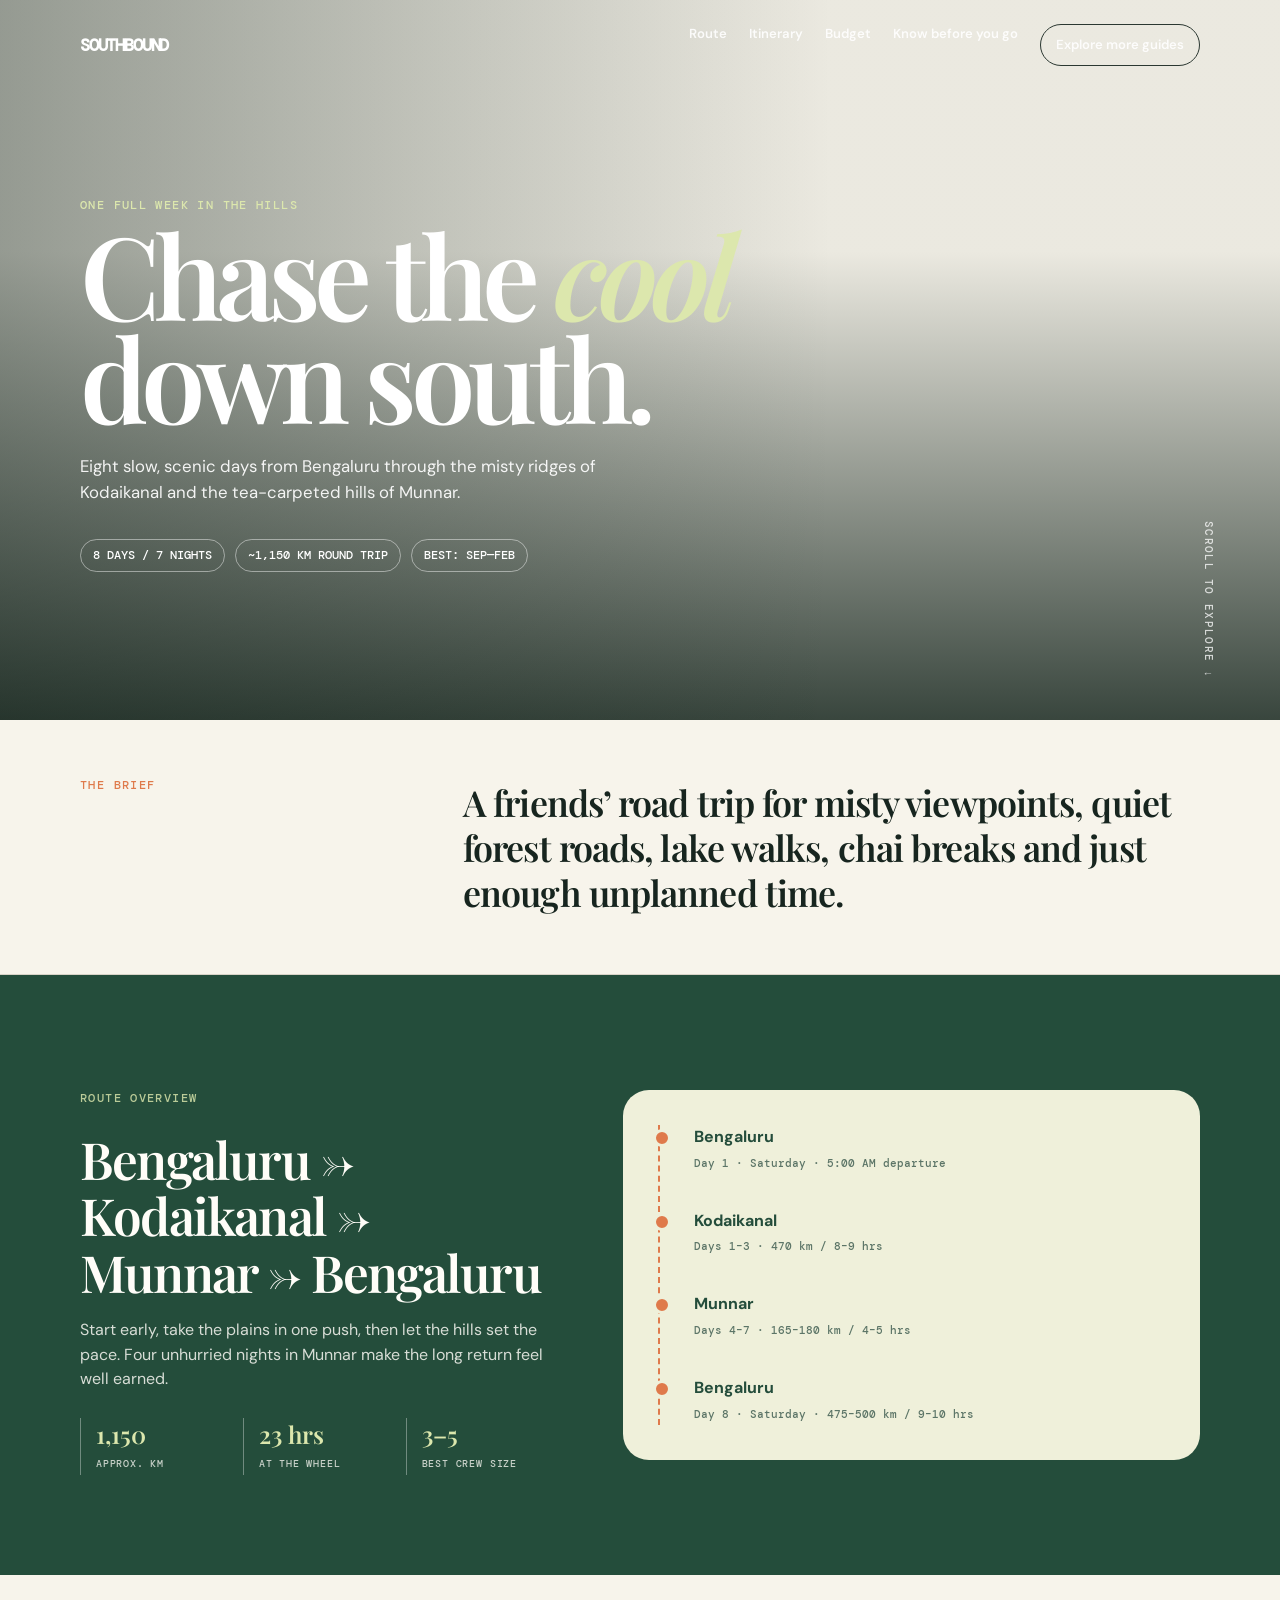
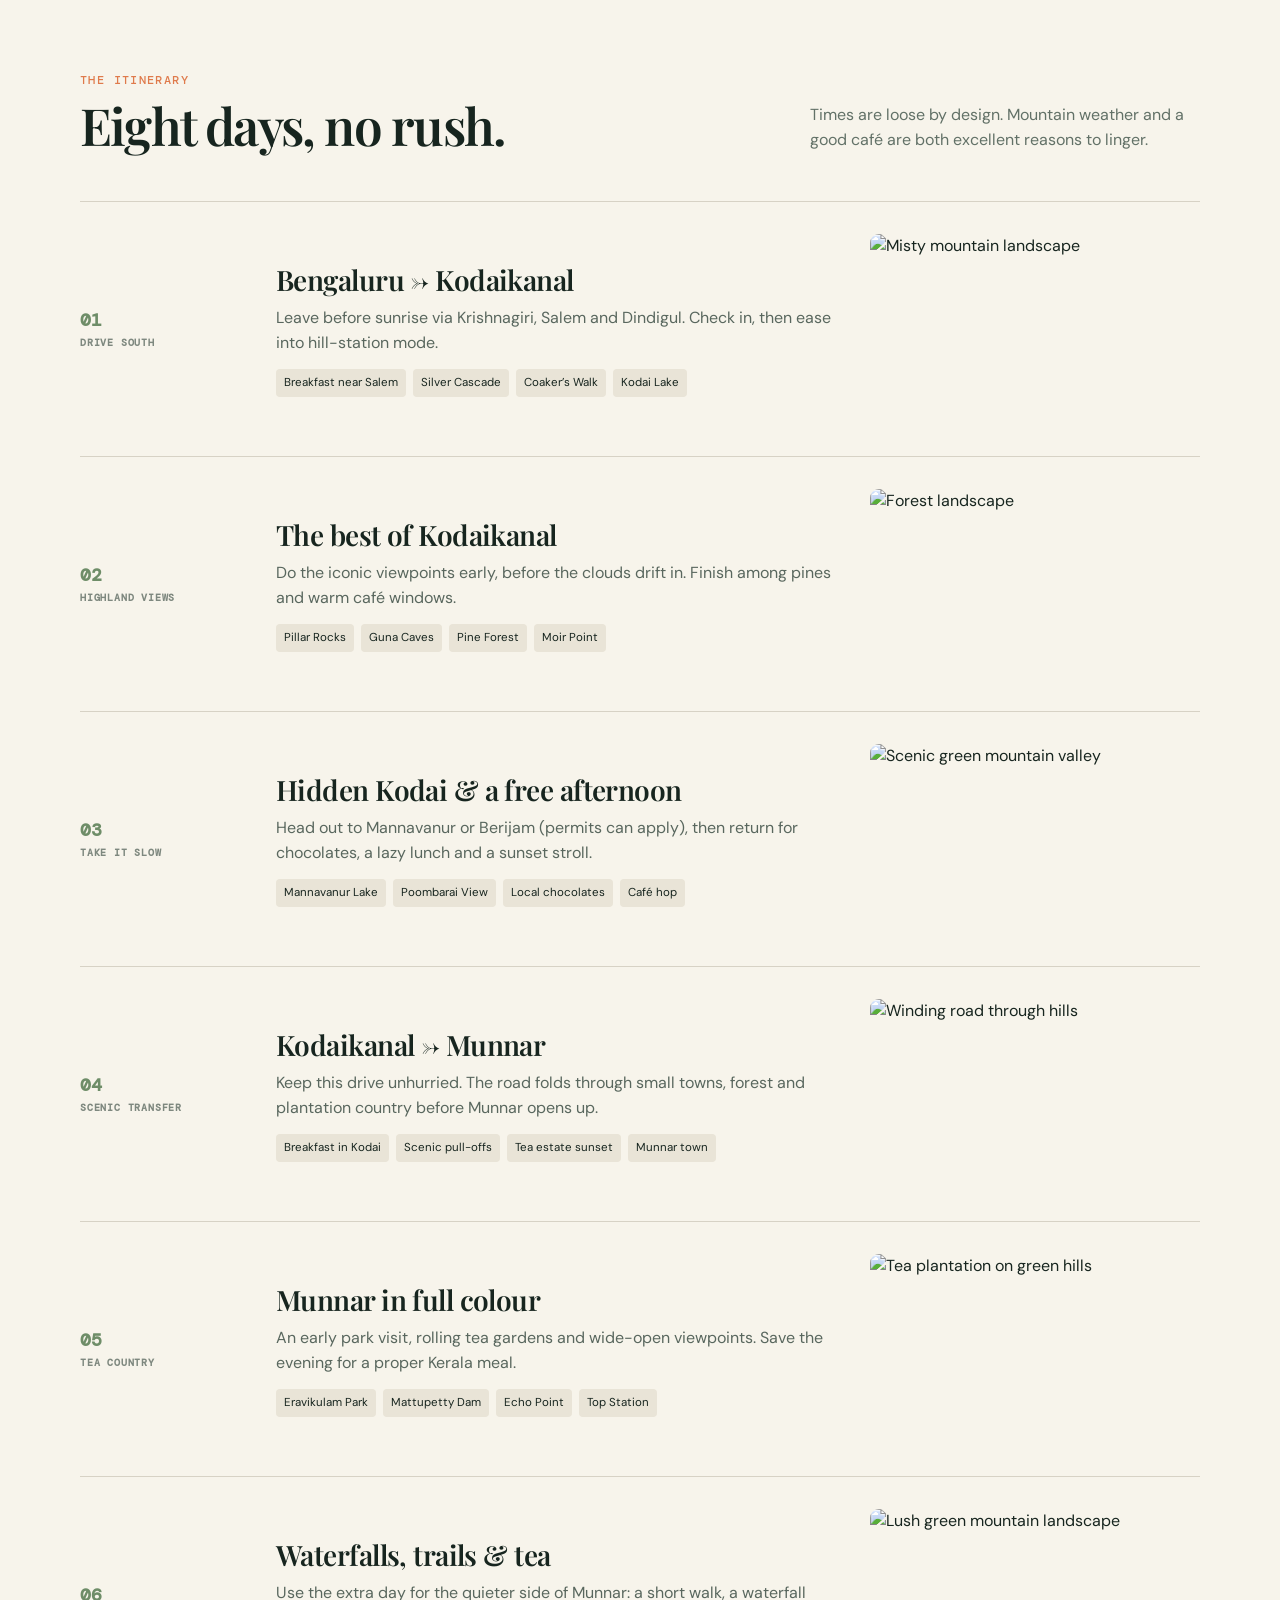
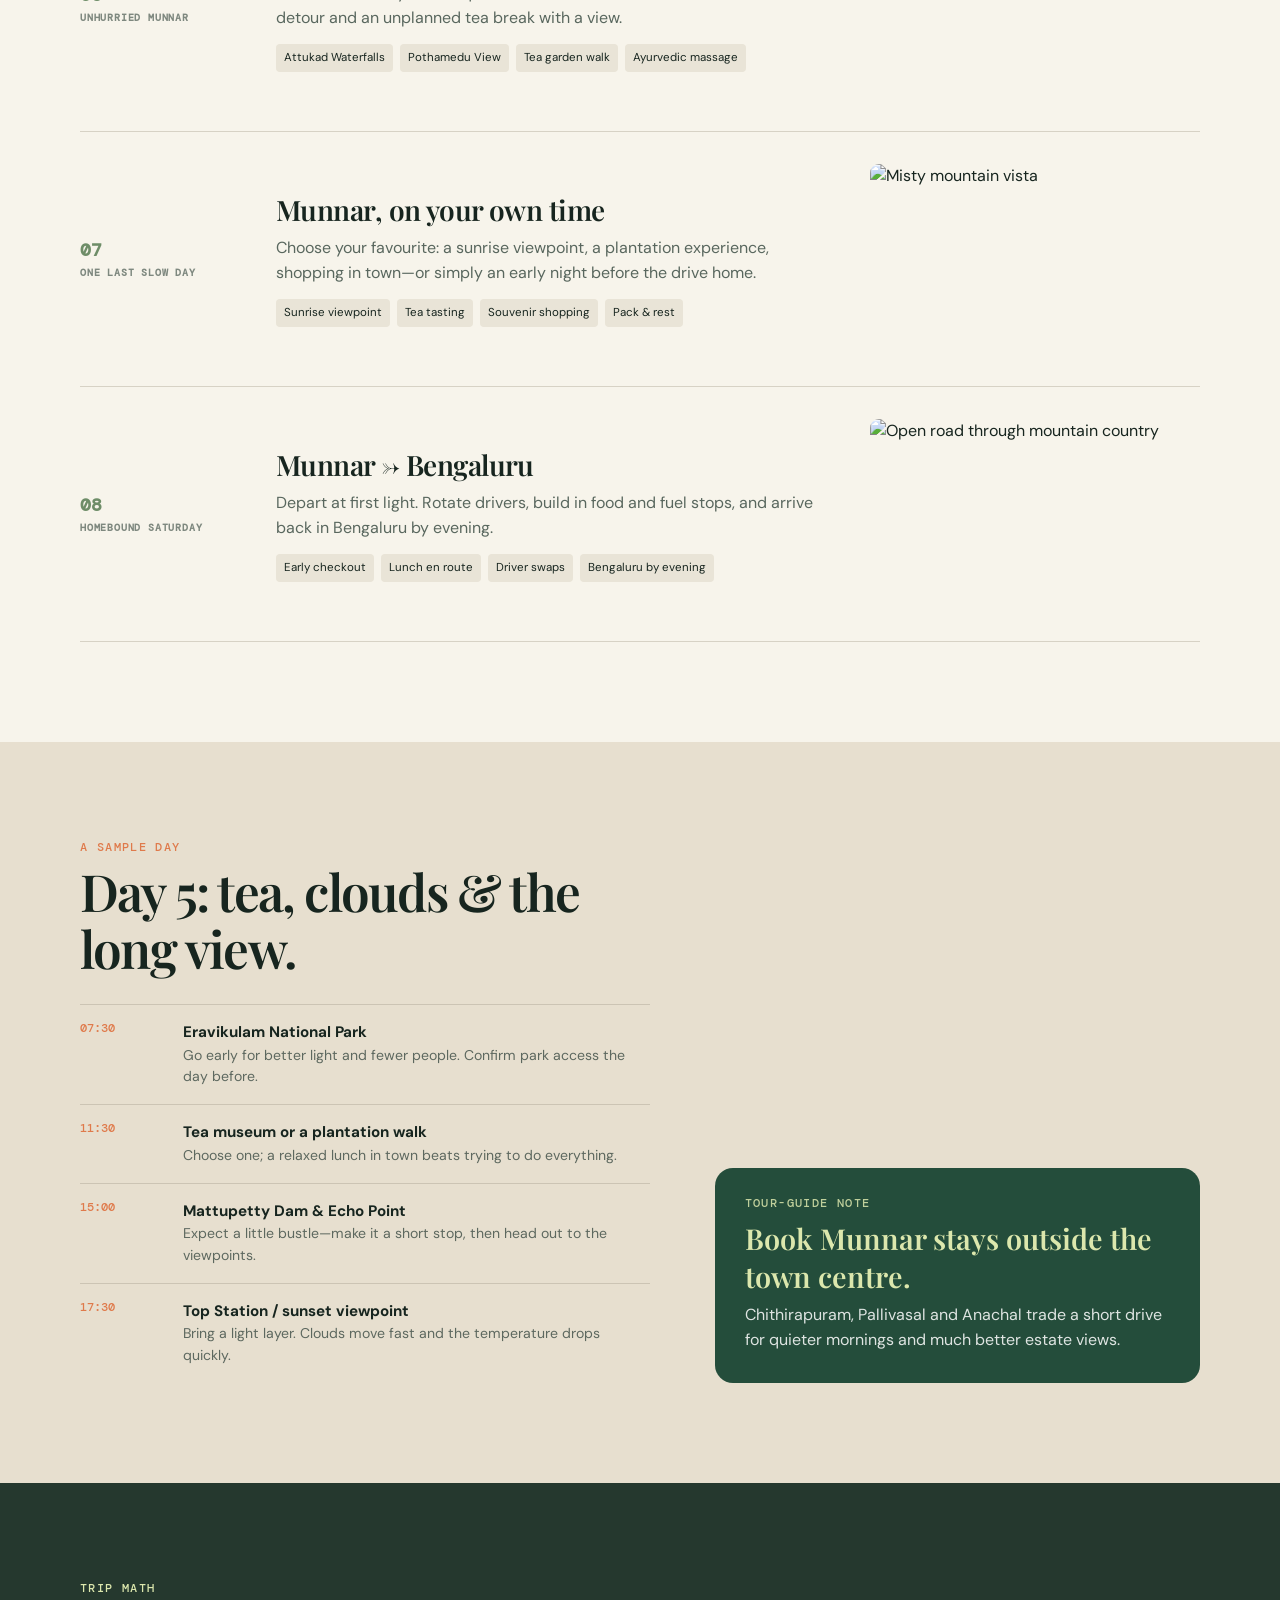
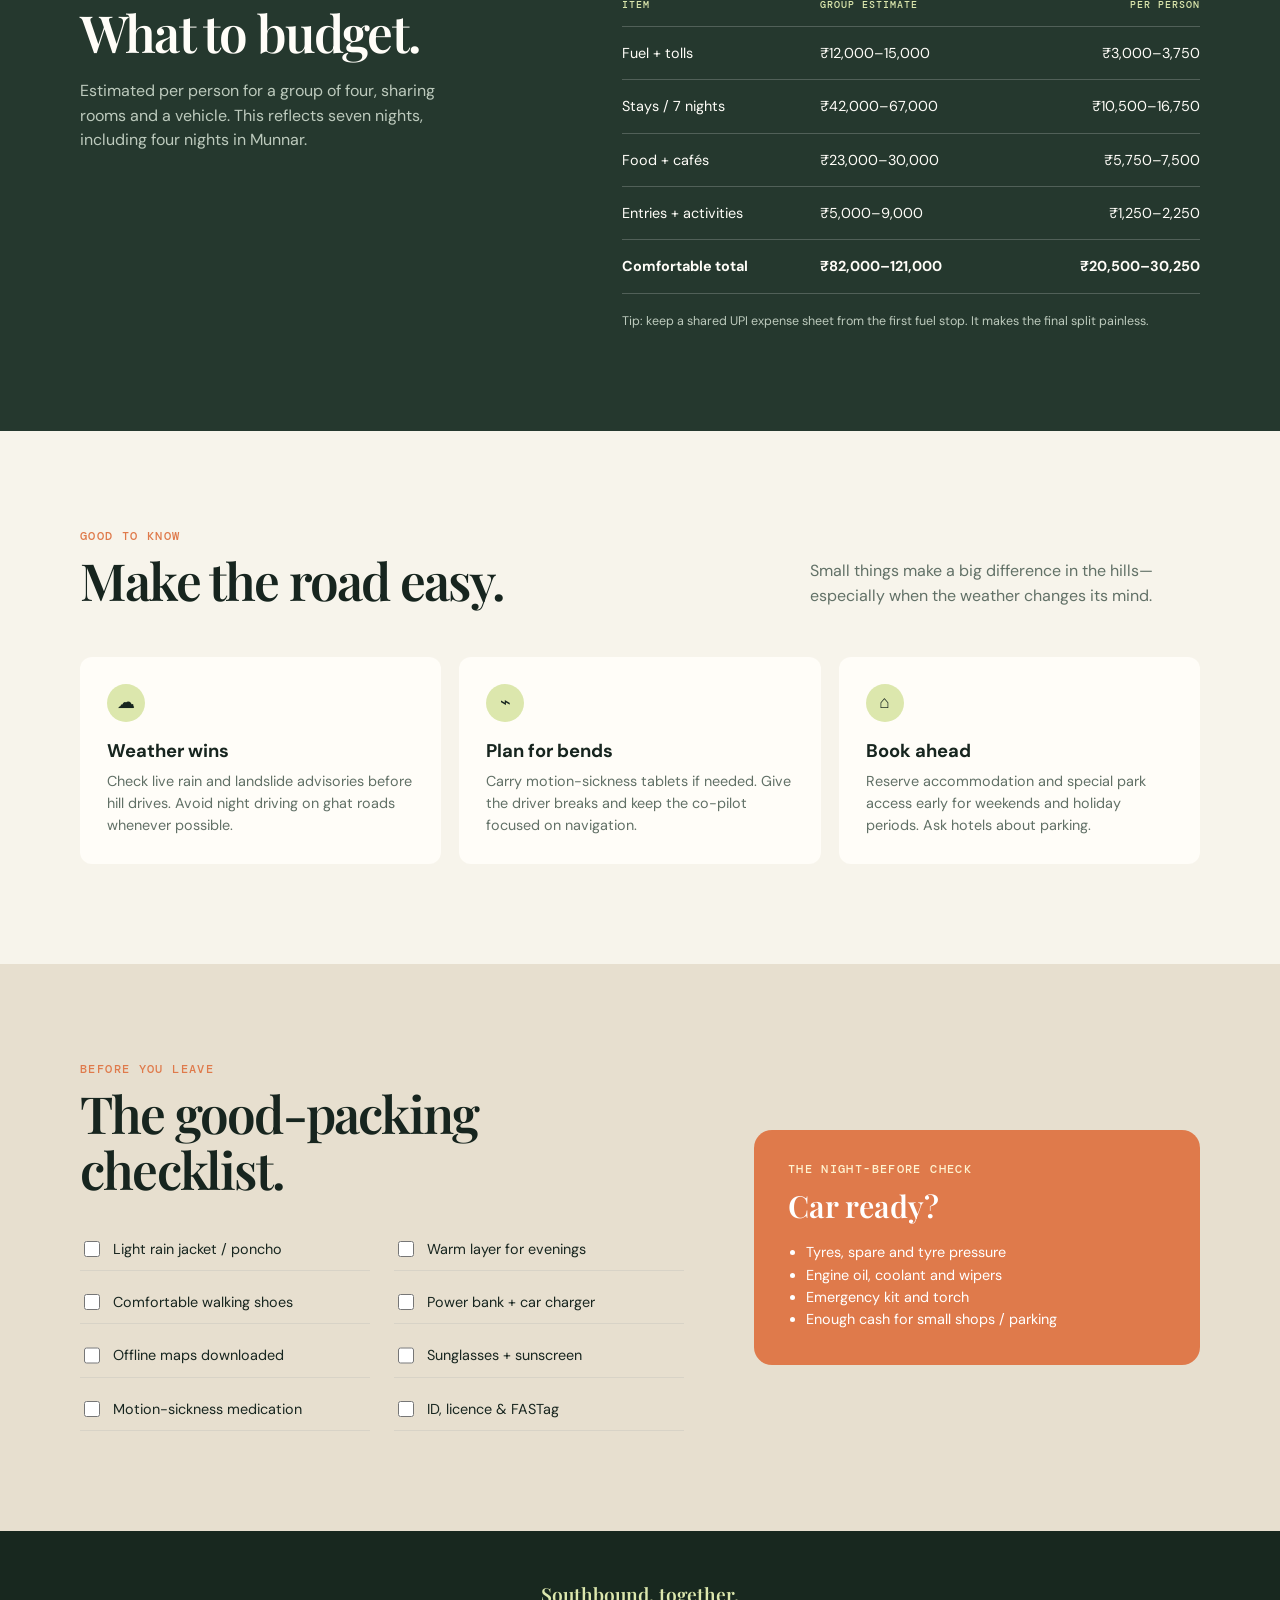
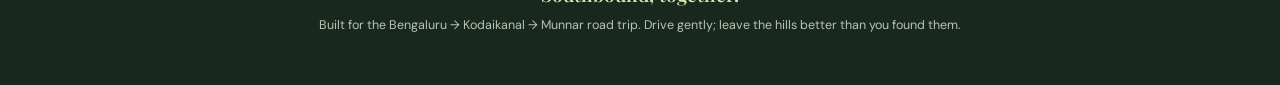
==== commit d6aa6a6a: "Site nav" ====
--- a/kodaikanal-munnar/index.html
+++ b/kodaikanal-munnar/index.html
@@ -4,7 +4,7 @@
   <meta charset="utf-8">
   <meta name="viewport" content="width=device-width, initial-scale=1">
   <meta name="description" content="A eight-day Bengaluru to Kodaikanal and Munnar road-trip itinerary.">
-  <title>Southbound / 6-Day Road Trip</title>
+  <title>Southbound / 8-Day Road Trip</title>
   <link rel="preconnect" href="https://fonts.googleapis.com">
   <link rel="preconnect" href="https://fonts.gstatic.com" crossorigin>
   <link href="https://fonts.googleapis.com/css2?family=DM+Mono&family=DM+Sans:wght@400;500;600;700&family=Playfair+Display:ital,wght@0,600;0,700;1,600&display=swap" rel="stylesheet">
@@ -31,6 +31,7 @@
     .brand { font:600 1.05rem/1 "DM Mono",monospace; letter-spacing:-.07em; text-decoration:none; }
     .nav-links { display:flex; gap:22px; font-size:.82rem; font-weight:600; }
     .nav-links a { text-decoration:none; opacity:.9; }
+	.nav-cta { border: 1px solid var(--ink); padding: 10px 15px; border-radius: 99px; }
     .hero { min-height:720px; color:white; position:relative; isolation:isolate; display:flex; align-items:flex-end; padding:126px 0 74px; background:linear-gradient(0deg,rgba(9,26,18,.8),rgba(9,26,18,.05) 65%), url('https://images.unsplash.com/photo-1593693411515-c20261bcad6e?auto=format&fit=crop&w=2000&q=85') center/cover; }
     .hero::after { content:""; position:absolute; z-index:-1; inset:0; background:linear-gradient(90deg,rgba(9,26,18,.38),transparent 65%); }
     .hero h1 { max-width:820px; margin:0 0 24px; font:600 clamp(3.8rem,9vw,8rem)/.9 "Playfair Display",serif; letter-spacing:-.06em; }
@@ -107,7 +108,7 @@
   </style>
 </head>
 <body>
-  <nav class="nav"><div class="wrap nav-inner"><a class="brand" href="#top">SOUTHBOUND</a><div class="nav-links"><a href="#route">Route</a><a href="#itinerary">Itinerary</a><a href="#budget">Budget</a><a href="#tips">Know before you go</a></div></div></nav>
+  <nav class="nav"><div class="wrap nav-inner"><a class="brand" href="#top">SOUTHBOUND</a><div class="nav-links"><a href="#route">Route</a><a href="#itinerary">Itinerary</a><a href="#budget">Budget</a><a href="#tips">Know before you go</a><a class="nav-cta" href="../index.html">Explore more guides</a></div></div></nav>
   <header class="hero" id="top"><div class="wrap"><p class="eyebrow" style="color:#dce7ad">One full week in the hills</p><h1>Chase the <em>cool</em><br>down south.</h1><p class="hero-copy">Eight slow, scenic days from Bengaluru through the misty ridges of Kodaikanal and the tea-carpeted hills of Munnar.</p><div class="hero-meta"><span class="pill">8 DAYS / 7 NIGHTS</span><span class="pill">~1,150 KM ROUND TRIP</span><span class="pill">BEST: SEP—FEB</span></div></div><span class="scroll">scroll to explore ↓</span></header>
   <main>
     <section class="intro"><div class="wrap intro-grid"><p class="eyebrow">The brief</p><p class="intro-text">A friends’ road trip for misty viewpoints, quiet forest roads, lake walks, chai breaks and just enough unplanned time.</p></div></section>
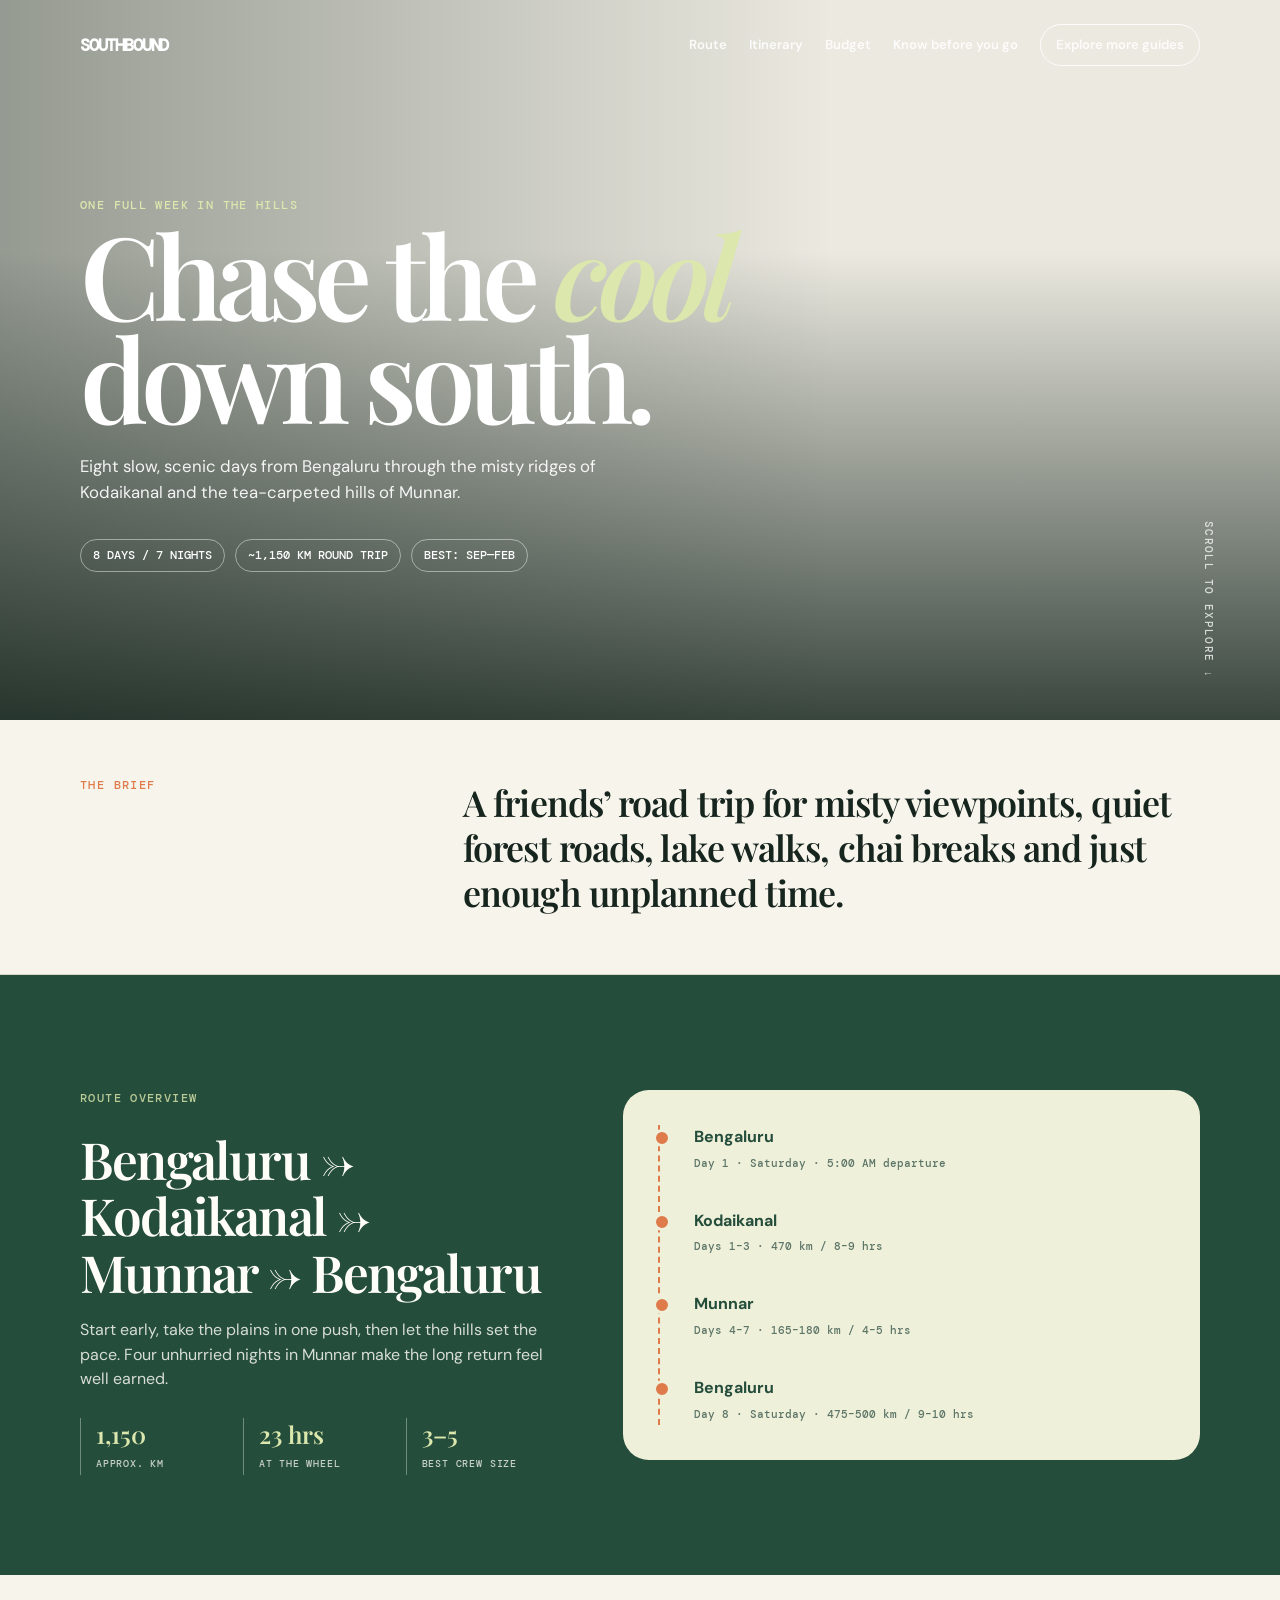
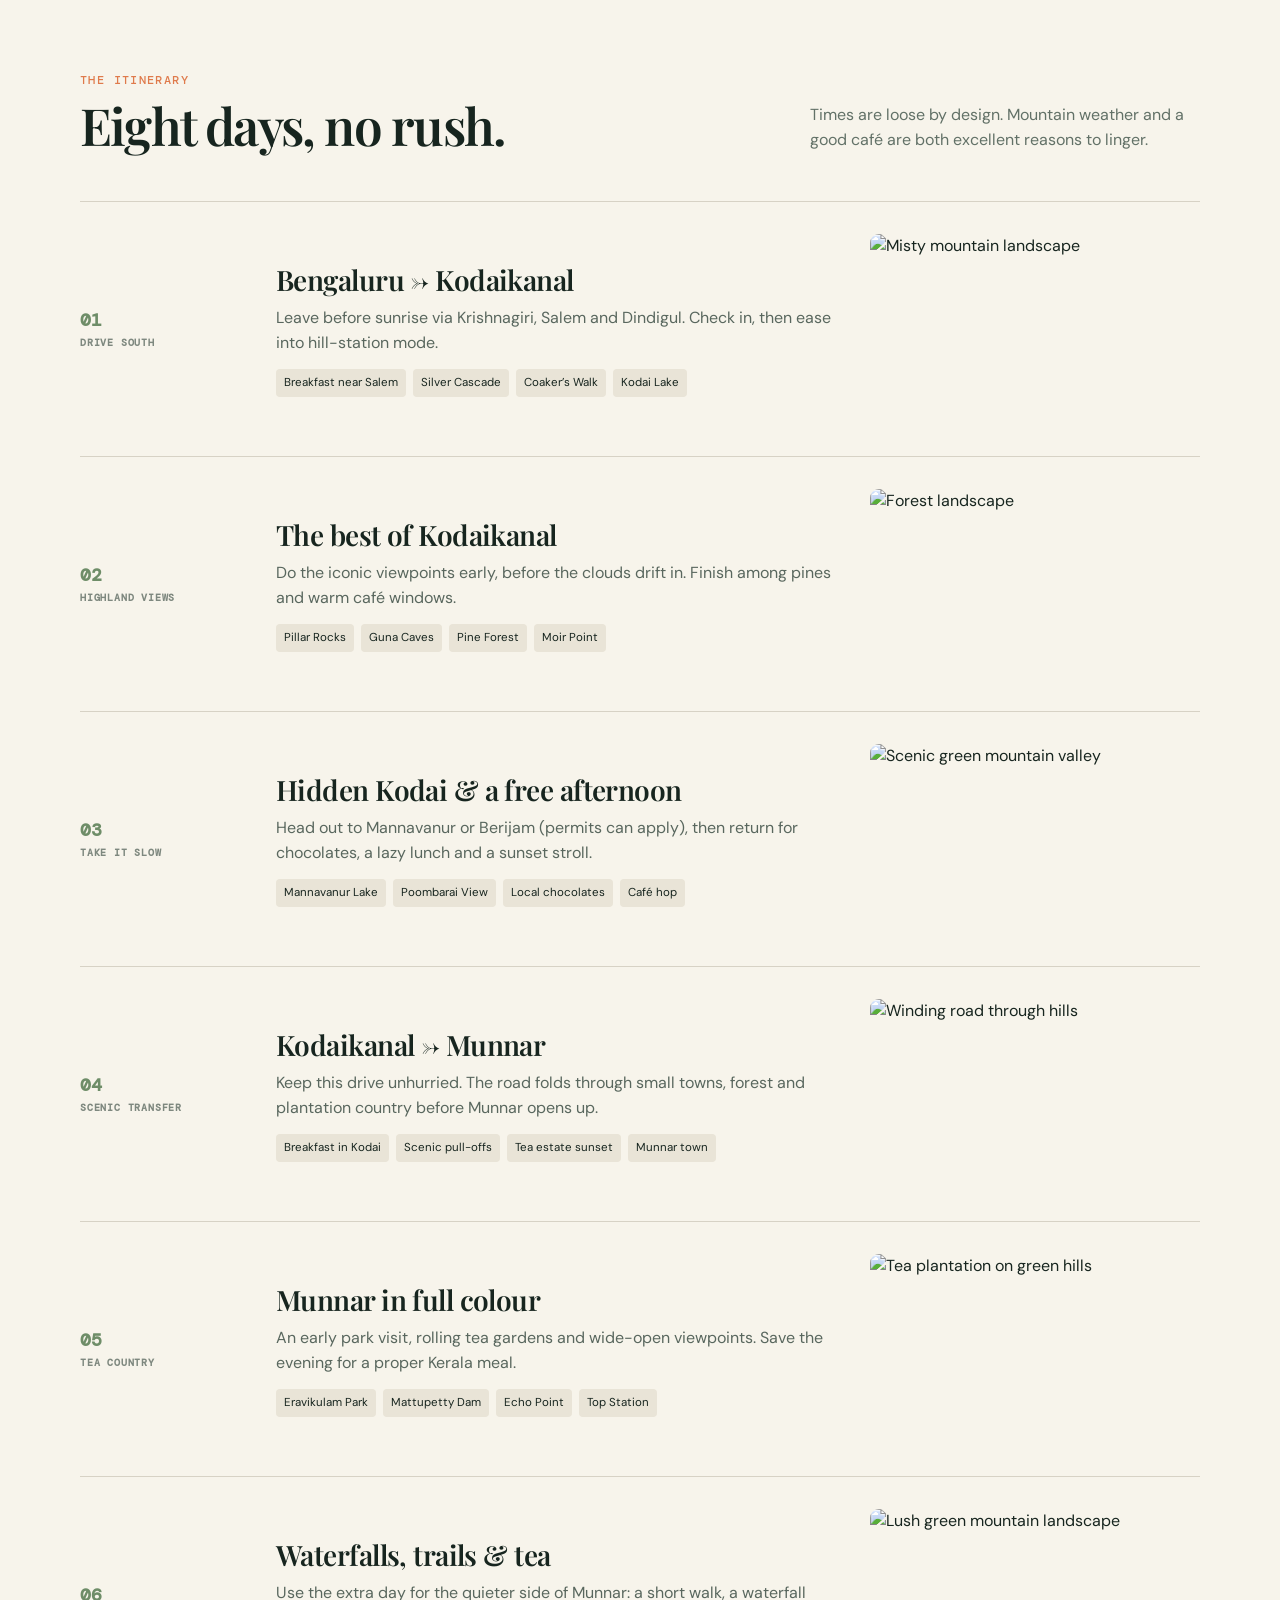
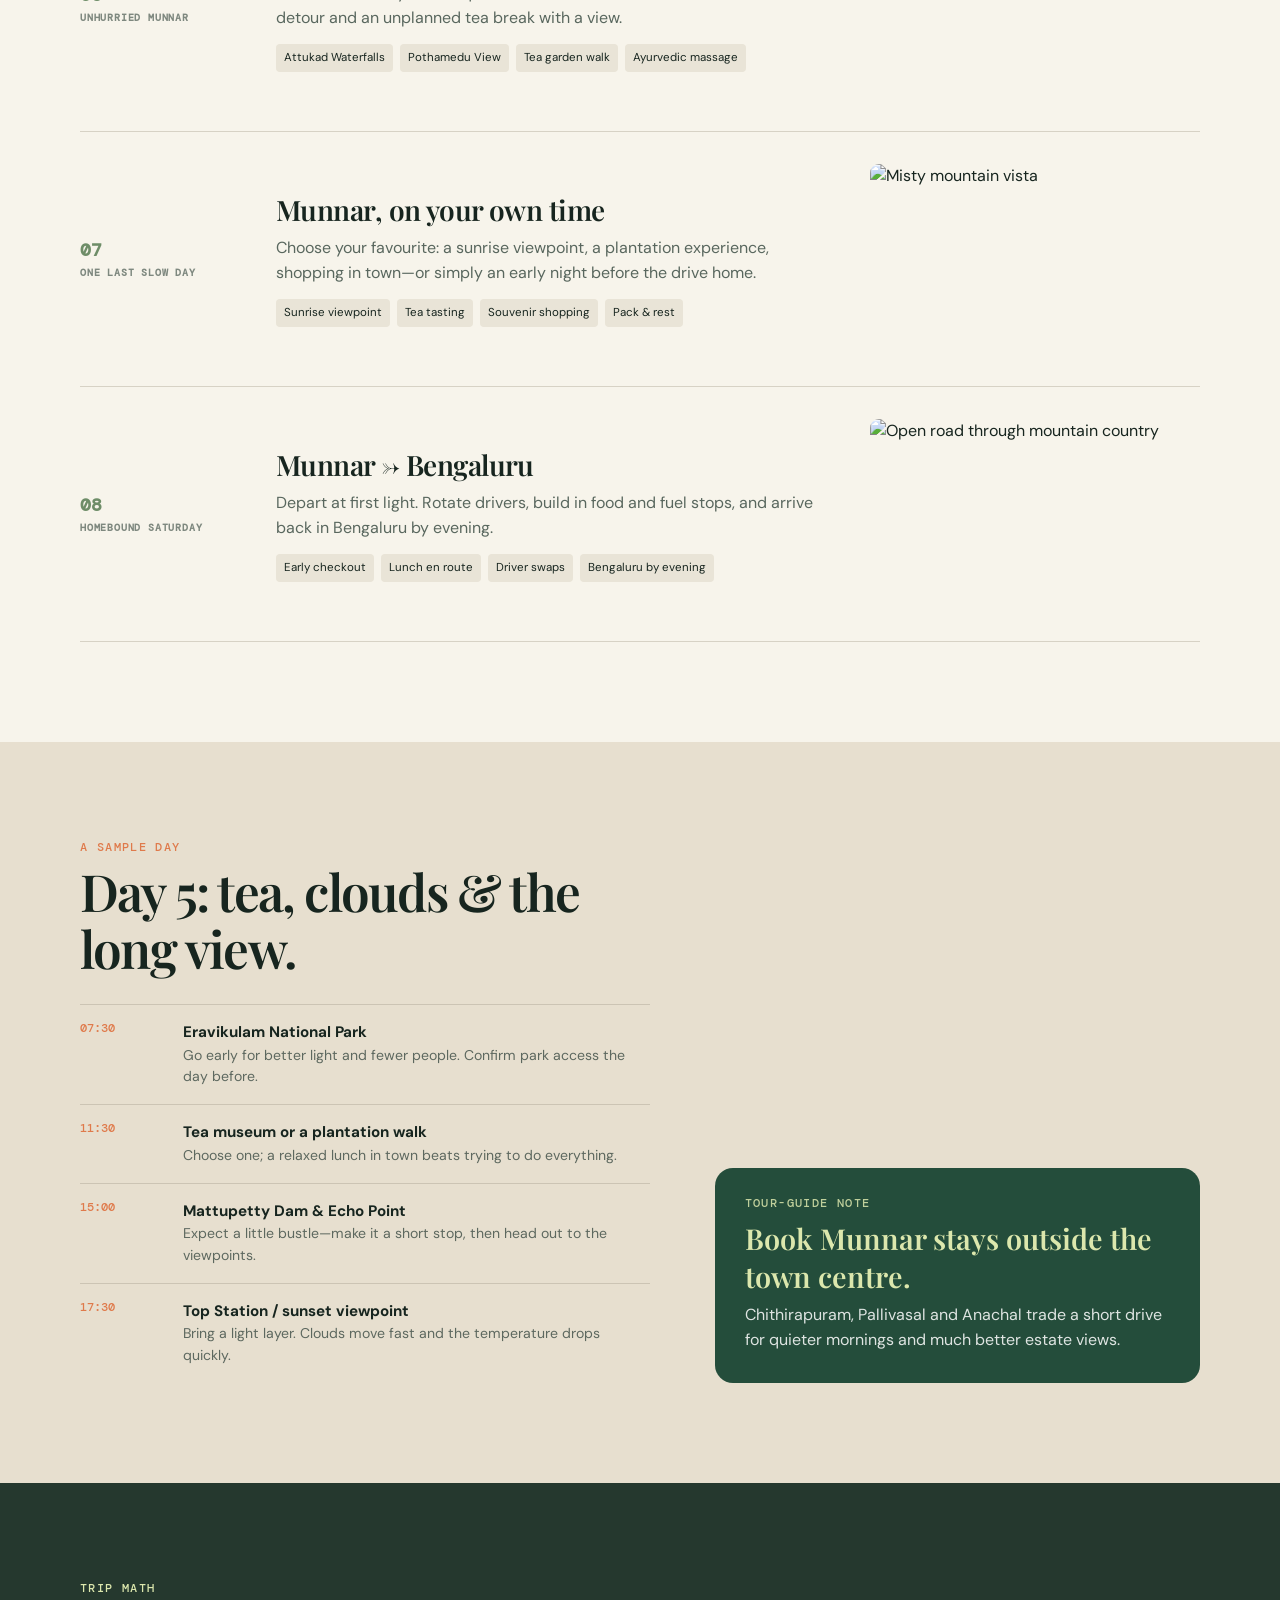
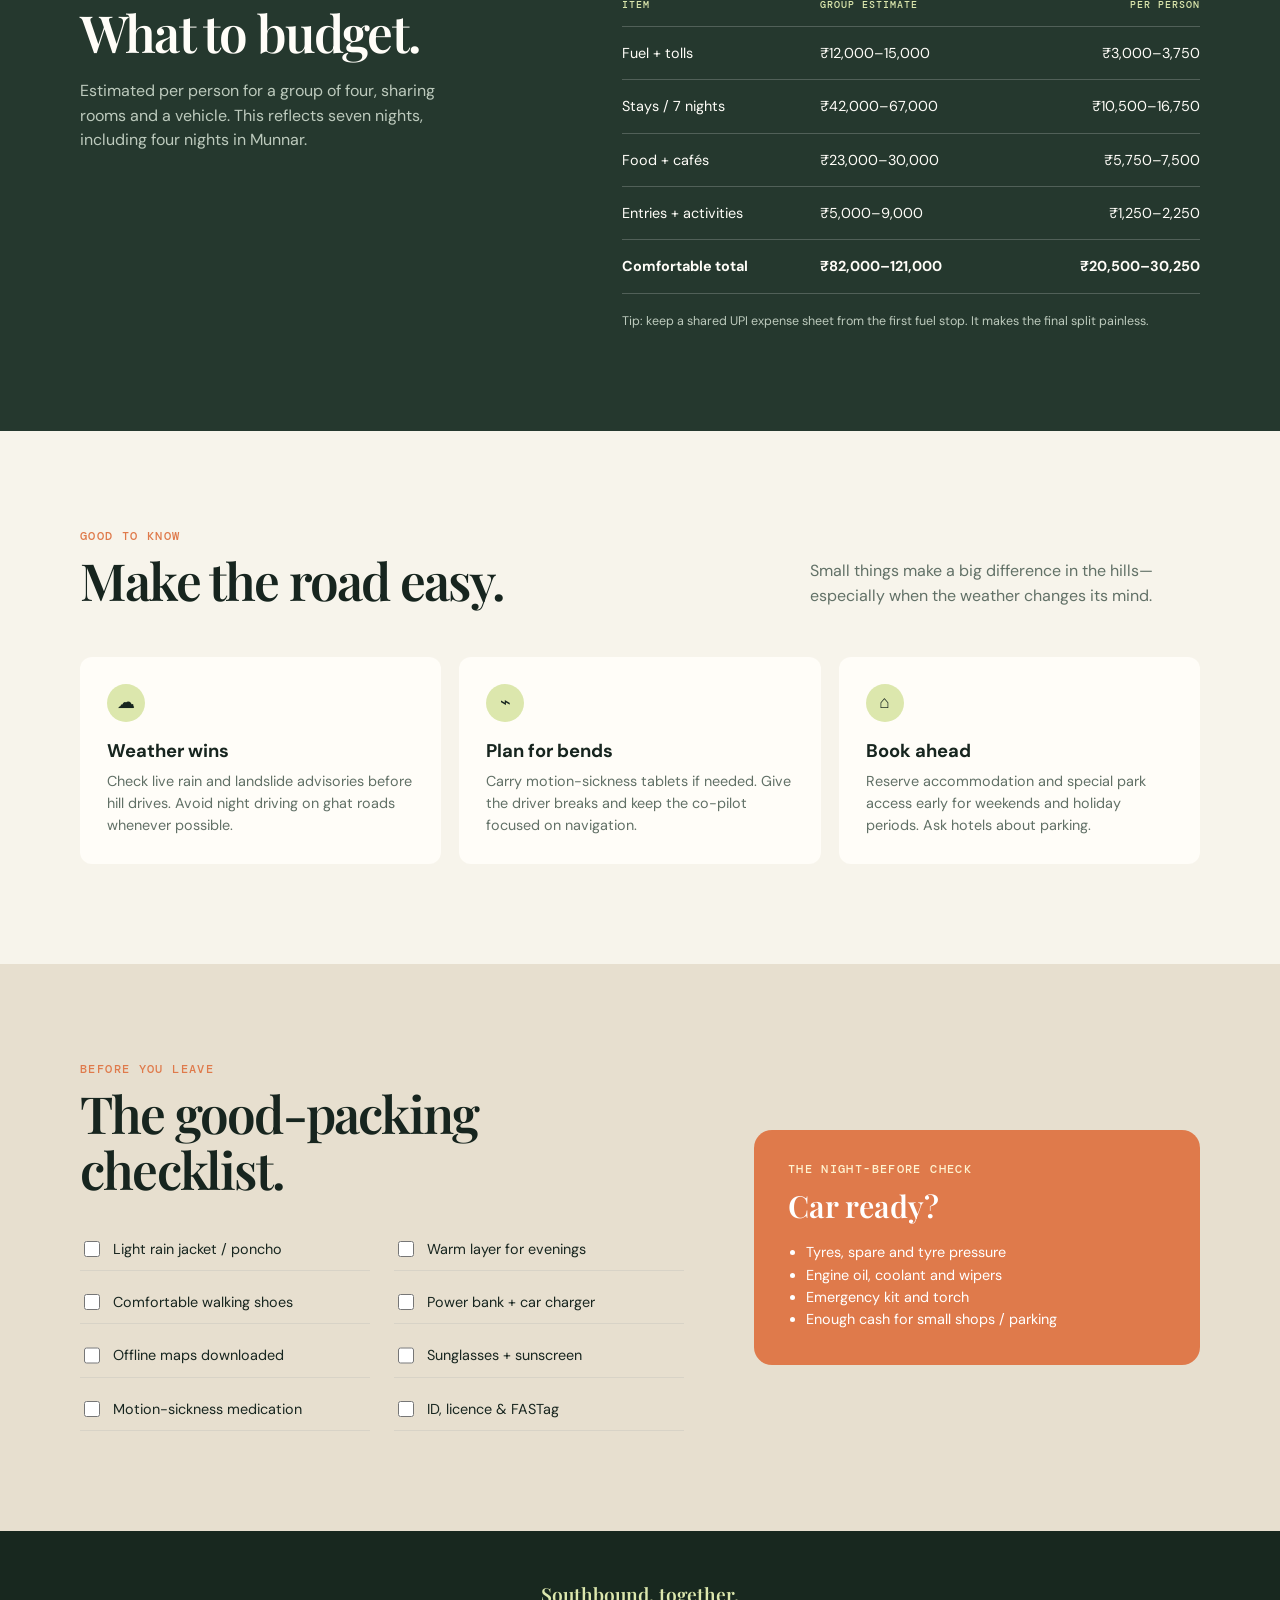
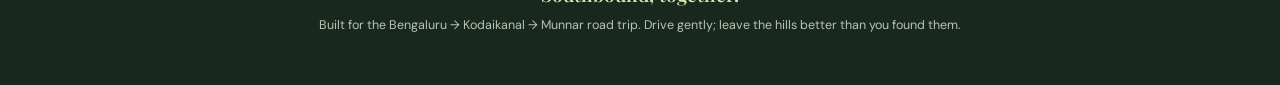
==== commit ce2ca32e: "Alignments" ====
--- a/kodaikanal-munnar/index.html
+++ b/kodaikanal-munnar/index.html
@@ -29,9 +29,9 @@
     .nav { position:absolute; z-index:2; top:0; inset-inline:0; padding:24px 0; color:white; }
     .nav-inner { display:flex; justify-content:space-between; align-items:center; }
     .brand { font:600 1.05rem/1 "DM Mono",monospace; letter-spacing:-.07em; text-decoration:none; }
-    .nav-links { display:flex; gap:22px; font-size:.82rem; font-weight:600; }
+    .nav-links { display:flex; gap:22px; font-size:.82rem; font-weight:600; align-items: center; }
     .nav-links a { text-decoration:none; opacity:.9; }
-	.nav-cta { border: 1px solid var(--ink); padding: 10px 15px; border-radius: 99px; }
+	.nav-cta { border: 1px solid #ffffff; padding: 10px 15px; border-radius: 99px; }
     .hero { min-height:720px; color:white; position:relative; isolation:isolate; display:flex; align-items:flex-end; padding:126px 0 74px; background:linear-gradient(0deg,rgba(9,26,18,.8),rgba(9,26,18,.05) 65%), url('https://images.unsplash.com/photo-1593693411515-c20261bcad6e?auto=format&fit=crop&w=2000&q=85') center/cover; }
     .hero::after { content:""; position:absolute; z-index:-1; inset:0; background:linear-gradient(90deg,rgba(9,26,18,.38),transparent 65%); }
     .hero h1 { max-width:820px; margin:0 0 24px; font:600 clamp(3.8rem,9vw,8rem)/.9 "Playfair Display",serif; letter-spacing:-.06em; }
